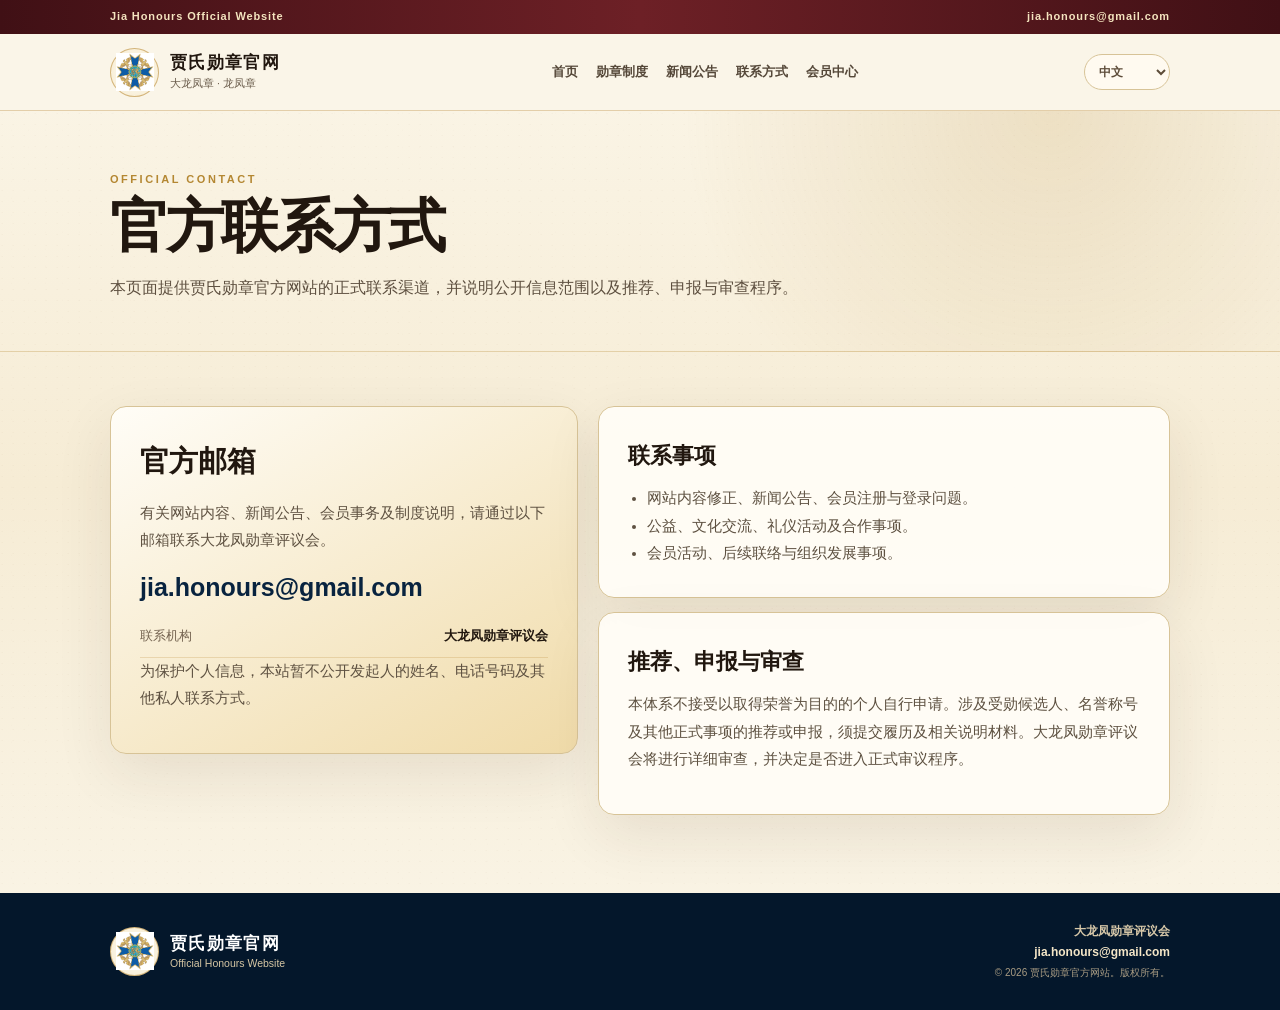
==== contact.html @ c6ba980d "Add files via upload" ====
<!doctype html><html lang="zh-CN"><head><meta charset="utf-8"><meta name="viewport" content="width=device-width,initial-scale=1"><meta name="description" content="贾氏勋章官方网站的官方联系渠道、公开信息范围以及推荐与审查说明。"><meta name="theme-color" content="#08233f"><link rel="icon" href="assets/logo.png" type="image/png"><title>官方联系｜贾氏勋章官方网站</title><style>
.mobile-nav.open{display:none!important}
@media(max-width:1080px){.navlinks{display:none!important}.menu-btn{display:block!important}.lang,.menu-btn{min-height:44px}.mobile-nav.open{display:block!important}.grid,.footer-grid{grid-template-columns:1fr!important}.footer-meta{text-align:left!important}}
@media(max-width:680px){.lang,.menu-btn{min-height:44px}.mobile-nav a{min-height:44px}.brand-title{overflow:hidden;text-overflow:ellipsis;max-width:100%}#menuBtn{width:44px;min-width:44px;padding:0!important;font-size:0!important}#menuBtn:before{content:"☰";font-size:18px}#menuBtn[aria-expanded="true"]:before{content:"×";font-size:22px}}
:root{--ivory:#f7f0df;--paper:#fffdf7;--paper-deep:#efe0be;--ink:#21170f;--muted:#6d5f4e;--navy:#08233f;--navy-deep:#04172b;--wine:#6d2026;--gold:#b48732;--line:#d7c397;--shadow:0 20px 58px rgba(54,36,14,.09);--serif:ui-serif,"Songti SC","Noto Serif CJK SC","Source Han Serif SC","SimSun",Georgia,serif;--sans:-apple-system,BlinkMacSystemFont,"Segoe UI","Noto Sans CJK SC","Noto Sans SC","Noto Sans JP","PingFang SC",Arial,sans-serif}*{box-sizing:border-box}::selection{background:rgba(180,135,50,.26);color:var(--ink)}html{scroll-behavior:smooth}body{margin:0;color:var(--ink);font-family:var(--serif);line-height:1.78;background:linear-gradient(180deg,#fbf6e9,#f6ecd5 48%,#faf5e8)}body:before{content:"";position:fixed;inset:0;z-index:-1;pointer-events:none;opacity:.2;background-image:radial-gradient(circle at 20% 30%,rgba(91,57,22,.13) 0 .65px,transparent .8px),radial-gradient(circle at 70% 65%,rgba(91,57,22,.09) 0 .55px,transparent .75px);background-size:11px 11px,17px 17px}html[lang="ja"] body{font-family:"Yu Mincho","Hiragino Mincho ProN","Noto Serif JP",var(--serif)}html[lang="en"] body{font-family:Georgia,"Times New Roman",serif}html[lang="en"] p{hyphens:auto}a{color:inherit;text-decoration:none}img{max-width:100%;display:block}h1,h2,h3{text-wrap:balance}.wrap{width:min(1060px,calc(100% - 44px));margin:0 auto}.bar{background:linear-gradient(90deg,#401015,#6d2026,#401015);color:#f4e4bf;font:600 11px/1.4 var(--sans);letter-spacing:.08em}.bar .wrap{min-height:34px;display:flex;align-items:center;justify-content:space-between;gap:20px}.header{position:sticky;top:0;z-index:50;background:rgba(250,245,232,.95);border-bottom:1px solid rgba(183,135,50,.35);backdrop-filter:blur(16px)}.nav{min-height:76px;display:flex;align-items:center;justify-content:space-between;gap:18px}.brand{display:flex;align-items:center;gap:11px;min-width:215px}.mark{width:49px;height:49px;flex:0 0 auto;border:1px solid rgba(180,132,45,.55);border-radius:50%;background:radial-gradient(circle,#fff,#f6e9c9);display:grid;place-items:center}.mark img{width:38px;height:38px;object-fit:contain}.brand-title{display:block;font-size:17px;font-weight:800;letter-spacing:.08em;line-height:1.2}.brand-sub{display:block;margin-top:3px;color:var(--muted);font:500 10.5px var(--sans)}.navlinks{display:flex;align-items:center;gap:18px;font:650 13px var(--sans);color:#554839}.navlinks a{position:relative;padding:11px 0}.navlinks a:after{content:"";position:absolute;left:50%;right:50%;bottom:4px;height:1px;background:var(--gold);transition:.2s}.navlinks a:hover:after,.navlinks a:focus-visible:after{left:0;right:0}.header-actions{display:flex;align-items:center;gap:7px}.lang,.menu-btn{border:1px solid var(--line);border-radius:999px;background:#fffaf0;padding:9px 10px;color:#5d4c39;font:700 12px var(--sans)}.menu-btn{display:none;cursor:pointer}.mobile-nav{display:none;border-top:1px solid rgba(183,135,50,.3);background:#fbf4e5;padding:12px 14px 16px}.mobile-nav.open{display:block}.mobile-nav-grid{display:grid;grid-template-columns:1fr 1fr;gap:8px}.mobile-nav a{border:1px solid rgba(183,135,50,.3);border-radius:10px;background:#fffaf0;padding:10px;text-align:center;font:700 12px var(--sans)}a:focus-visible,button:focus-visible,select:focus-visible{outline:3px solid rgba(180,135,50,.28);outline-offset:3px}.hero{padding:62px 0 48px;border-bottom:1px solid rgba(183,135,50,.3);background:radial-gradient(circle at 82% 0%,rgba(180,135,50,.18),transparent 34%)}.kicker{color:var(--gold);font:850 11px var(--sans);letter-spacing:.23em;text-transform:uppercase}.hero h1{margin:11px 0 14px;font-size:clamp(42px,5vw,58px);line-height:1.08;letter-spacing:-.04em}.hero p{max-width:800px;margin:0;color:#5e5040;font:400 16px/1.9 var(--sans)}.content{padding:54px 0 78px}.grid{display:grid;grid-template-columns:.9fr 1.1fr;gap:20px;align-items:start}.card{border:1px solid var(--line);border-radius:16px;background:rgba(255,253,247,.93);padding:29px;box-shadow:var(--shadow);transition:transform .22s,border-color .22s,box-shadow .22s}.card:hover{transform:translateY(-2px);border-color:rgba(180,135,50,.55);box-shadow:0 24px 64px rgba(54,36,14,.11)}.card+.card{margin-top:14px}.card.accent{background:linear-gradient(150deg,#fffdf7,#f0dba9)}.card h2{margin:0 0 12px;font-size:29px}.card h3{margin:0 0 10px;font-size:22px}.card p,.card li{color:#5e5141;font:400 14.5px/1.9 var(--sans)}.card p{margin:0 0 11px}.card ul{margin:0;padding-left:1.2em}.email{display:inline-block;margin:7px 0 13px;color:var(--navy);font:800 clamp(18px,3vw,25px) var(--sans);word-break:break-all}.detail-row{display:flex;justify-content:space-between;gap:18px;padding:12px 0;border-bottom:1px solid rgba(183,135,50,.24);font:500 13px var(--sans)}.detail-row span{color:#756451}.detail-row b{text-align:right}.updated{display:inline-flex;margin-top:14px;border:1px solid rgba(180,135,50,.3);border-radius:999px;background:#fff7e6;color:#6d511f;padding:6px 10px;font:700 11.5px var(--sans)}.footer{background:var(--navy-deep);color:#f4e6c7;padding:28px 0}.footer-grid{display:grid;grid-template-columns:1fr auto;gap:24px;align-items:center}.footer .brand-title{color:#fff}.footer .brand-sub{color:#d7c7a4}.footer-meta{text-align:right;color:#d6c7a8;font:500 12px/1.8 var(--sans)}.footer-meta a{font-weight:700;color:#f4e6c7}.footer-meta small{display:block;color:#a99c83}@media(max-width:900px){.navlinks{display:none}.menu-btn{display:block}.grid{grid-template-columns:1fr}.footer-grid{grid-template-columns:1fr}.footer-meta{text-align:left}}@media(max-width:680px){.wrap{width:min(100% - 28px,1060px)}.bar .wrap{min-height:30px;justify-content:center}.bar span:first-child{display:none}.nav{min-height:66px;gap:7px}.brand{min-width:0;flex:1;gap:8px}.mark{width:41px;height:41px}.mark img{width:32px;height:32px}.brand-title{font-size:13px;letter-spacing:.03em;white-space:nowrap}.brand-sub{display:none}.header-actions{gap:5px}.lang{max-width:80px;padding:7px 5px;font-size:10.5px}.menu-btn{padding:8px 10px;font-size:11px}.hero{padding:40px 0 33px}.hero h1{font-size:38px}.hero p{font-size:14.5px}.content{padding:34px 0 56px}.card{padding:21px;border-radius:14px}.detail-row{align-items:flex-start}.detail-row b{max-width:62%}}@media(prefers-reduced-motion:reduce){html{scroll-behavior:auto}*,*:before,*:after{transition:none!important}}
</style></head><body><div class="bar"><div class="wrap"><span>Jia Honours Official Website</span><span>jia.honours@gmail.com</span></div></div><header class="header"><div class="wrap nav"><a class="brand" href="index.html#top"><span class="mark"><img src="assets/logo.png" alt=""></span><span><span class="brand-title" data-i18n="brandTitle"></span><span class="brand-sub" data-i18n="brandSub"></span></span></a><nav class="navlinks"><a href="index.html#top" data-i18n="navHome"></a><a href="index.html#honours" data-i18n="navHonours"></a><a href="index.html#news" data-i18n="navNews"></a><a href="contact.html" data-i18n="navContact"></a><a href="member.html" data-i18n="navMember"></a></nav><div class="header-actions"><select class="lang" id="langSelect" onchange="setLanguage(this.value)" aria-label="Language"><option value="zh">中文</option><option value="ja">日本語</option><option value="en">English</option></select><button class="menu-btn" id="menuBtn" type="button" onclick="toggleMobileNav()" aria-expanded="false" data-i18n="menu"></button></div></div><div class="mobile-nav" id="mobileNav"><div class="mobile-nav-grid wrap"><a href="index.html#top" data-i18n="navHome"></a><a href="index.html#honours" data-i18n="navHonours"></a><a href="index.html#news" data-i18n="navNews"></a><a href="contact.html" data-i18n="navContact"></a><a href="member.html" data-i18n="navMember"></a></div></div></header><main><section class="hero"><div class="wrap"><div class="kicker" data-i18n="heroKicker"></div><h1 data-i18n="heroTitle"></h1><p data-i18n="heroLead"></p></div></section><section class="content"><div class="wrap"><div class="grid"><article class="card accent"><h2 data-i18n="emailTitle"></h2><p data-i18n="emailLead"></p><a class="email" href="mailto:jia.honours@gmail.com">jia.honours@gmail.com</a><div class="detail-row"><span data-i18n="officeLabel"></span><b data-i18n="office"></b></div><p data-i18n="emailNote"></p></article><div><article class="card"><h3 data-i18n="scopeTitle"></h3><ul><li data-i18n="scope1"></li><li data-i18n="scope2"></li><li data-i18n="scope3"></li></ul></article><article class="card"><h3 data-i18n="reviewTitle"></h3><p data-i18n="reviewText"></p></article></div></div></div></section></main><footer class="footer"><div class="wrap footer-grid"><a class="brand" href="index.html#top"><span class="mark"><img src="assets/logo.png" alt=""></span><span><span class="brand-title" data-i18n="brandTitle"></span><span class="brand-sub">Official Honours Website</span></span></a><div class="footer-meta"><strong data-i18n="footerOffice"></strong><br><a href="mailto:jia.honours@gmail.com">jia.honours@gmail.com</a><small data-i18n="footerCopyright"></small></div></div></footer><script>const I18N={"zh": {"brandTitle": "贾氏勋章官网", "brandSub": "大龙凤章 · 龙凤章", "navHome": "首页", "navHonours": "勋章制度", "navNews": "新闻公告", "navContact": "联系方式", "navMember": "会员中心", "footerOffice": "大龙凤勋章评议会", "footerCopyright": "© 2026 贾氏勋章官方网站。版权所有。", "menu": "菜单", "closeMenu": "关闭菜单", "pageTitle": "官方联系方式｜贾氏勋章官方网站", "heroKicker": "Official Contact", "heroTitle": "官方联系方式", "heroLead": "本页面提供贾氏勋章官方网站的正式联系渠道，并说明公开信息范围以及推荐、申报与审查程序。", "emailTitle": "官方邮箱", "emailLead": "有关网站内容、新闻公告、会员事务及制度说明，请通过以下邮箱联系大龙凤勋章评议会。", "emailNote": "为保护个人信息，本站暂不公开发起人的姓名、电话号码及其他私人联系方式。", "officeLabel": "联系机构", "office": "大龙凤勋章评议会", "scopeTitle": "联系事项", "scope1": "网站内容修正、新闻公告、会员注册与登录问题。", "scope2": "公益、文化交流、礼仪活动及合作事项。", "scope3": "会员活动、后续联络与组织发展事项。", "reviewTitle": "推荐、申报与审查", "reviewText": "本体系不接受以取得荣誉为目的的个人自行申请。涉及受勋候选人、名誉称号及其他正式事项的推荐或申报，须提交履历及相关说明材料。大龙凤勋章评议会将进行详细审查，并决定是否进入正式审议程序。"}, "ja": {"brandTitle": "賈氏勲章公式サイト", "brandSub": "大龍鳳章・龍鳳章", "navHome": "トップ", "navHonours": "勲章制度", "navNews": "ニュース・お知らせ", "navContact": "お問い合わせ", "navMember": "会員ページ", "footerOffice": "大龍鳳章評議会", "footerCopyright": "© 2026 賈氏勲章公式サイト. All rights reserved.", "menu": "メニュー", "closeMenu": "メニューを閉じる", "pageTitle": "お問い合わせ｜賈氏勲章公式サイト", "heroKicker": "Official Contact", "heroTitle": "お問い合わせ", "heroLead": "賈氏勲章公式サイトの公式連絡先、公開情報の範囲、推薦・申出と審査の手続をご案内します。", "emailTitle": "公式メール", "emailLead": "サイトの内容、ニュース、会員に関する事項、制度の説明については、下記メールアドレスから大龍鳳章評議会へお問い合わせください。", "emailNote": "私的情報の保護のため、発起人の氏名、電話番号、その他の個人的な連絡先は公開していません。", "officeLabel": "連絡窓口", "office": "大龍鳳章評議会", "scopeTitle": "お問い合わせの内容", "scope1": "サイト内容の修正、ニュース・お知らせ、会員登録・ログインに関する事項。", "scope2": "公益活動、文化交流、儀礼行事、協力に関する事項。", "scope3": "会員活動、今後の連絡、組織運営に関する事項。", "reviewTitle": "推薦・申出と審査", "reviewText": "栄誉の取得のみを目的とする本人からの申請は受け付けていません。授与候補者、名誉称号その他の正式な事項に関する推薦または申出には、略歴書および関係資料の提出が必要です。大龍鳳章評議会が内容を詳しく審査し、正式な審議に付すかどうかを決定します。"}, "en": {"brandTitle": "Jia Honours", "brandSub": "Order of the Great Dragon and Phoenix · Dragon and Phoenix Medal", "navHome": "Home", "navHonours": "Honours", "navNews": "News & Notices", "navContact": "Official Contact", "navMember": "Member Area", "footerOffice": "Council of the Order of the Great Dragon and Phoenix", "footerCopyright": "© 2026 Jia Honours Official Website. All rights reserved.", "menu": "Menu", "closeMenu": "Close menu", "pageTitle": "Official Contact | Jia Honours", "heroKicker": "Official Contact", "heroTitle": "Official Contact", "heroLead": "This page provides the official contact channel and explains the scope of public information and the procedures for nominations, submissions and review.", "emailTitle": "Official Email", "emailLead": "Questions concerning the website, official notices, membership or the honours system may be directed to the Council through the email address below.", "emailNote": "To protect private information, the founder’s name, telephone number and other personal contact details are not published.", "officeLabel": "Contact Office", "office": "Council of the Order of the Great Dragon and Phoenix", "scopeTitle": "Scope of Contact", "scope1": "Website corrections, news and notices, registration and login issues.", "scope2": "Public-service activities, cultural exchange, ceremonial events and cooperation.", "scope3": "Member activities, future communications and organisational development.", "reviewTitle": "Nominations, Submissions and Review", "reviewText": "Self-applications made solely for the purpose of obtaining an honour are not accepted. Formal nominations or submissions concerning prospective recipients, honorary titles or related matters must include a curriculum vitae and supporting information. The Council will conduct a detailed review and determine whether the matter should proceed to formal consideration."}};let CURRENT_LANG='zh';function setLanguage(lang){CURRENT_LANG=I18N[lang]?lang:'zh';const pack=I18N[CURRENT_LANG];document.documentElement.lang=CURRENT_LANG==='zh'?'zh-CN':CURRENT_LANG;document.title=pack.pageTitle;const descriptions={"zh":"贾氏勋章官方网站的官方联系渠道、公开信息范围以及推荐与审查说明。","ja":"賈氏勲章公式サイトの公式連絡先、公開情報の範囲、推薦・申出と審査の手続をご案内します。","en":"Official contact details for Jia Honours, including the scope of public information and procedures for nominations, submissions and review."};const meta=document.querySelector('meta[name="description"]');if(meta)meta.setAttribute('content',descriptions[CURRENT_LANG]||descriptions.zh);document.querySelectorAll('[data-i18n]').forEach(el=>{const key=el.dataset.i18n;if(pack[key])el.textContent=pack[key];});document.getElementById('langSelect').value=CURRENT_LANG;try{localStorage.setItem('jia_site_lang',CURRENT_LANG);}catch(e){}const btn=document.getElementById('menuBtn');if(btn&&!document.getElementById('mobileNav').classList.contains('open'))btn.textContent=pack.menu;}function toggleMobileNav(force){const panel=document.getElementById('mobileNav');const btn=document.getElementById('menuBtn');const open=typeof force==='boolean'?force:!panel.classList.contains('open');panel.classList.toggle('open',open);btn.setAttribute('aria-expanded',String(open));btn.textContent=open?I18N[CURRENT_LANG].closeMenu:I18N[CURRENT_LANG].menu;}document.querySelectorAll('#mobileNav a').forEach(a=>a.addEventListener('click',()=>toggleMobileNav(false)));window.addEventListener('resize',()=>{if(window.innerWidth>1080)toggleMobileNav(false);});let initial='zh';try{initial=localStorage.getItem('jia_site_lang')||'zh';}catch(e){}setLanguage(initial);</script></body></html>
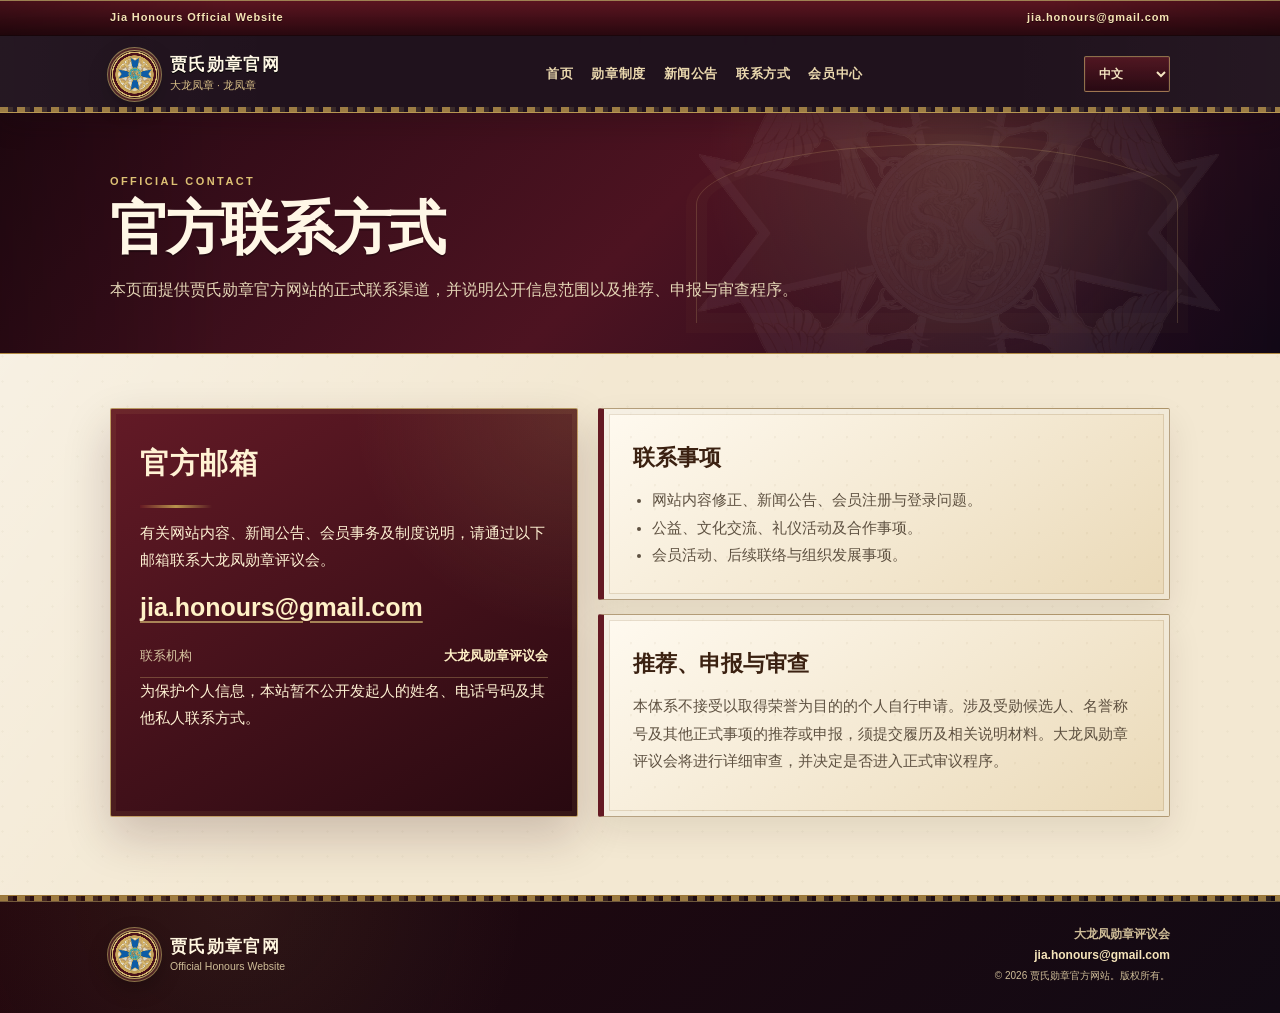
==== commit 75bda23c: "Add files via upload" ====
--- a/contact.html
+++ b/contact.html
@@ -1,6 +1,6 @@
-<!doctype html><html lang="zh-CN"><head><meta charset="utf-8"><meta name="viewport" content="width=device-width,initial-scale=1"><meta name="description" content="贾氏勋章官方网站的官方联系渠道、公开信息范围以及推荐与审查说明。"><meta name="theme-color" content="#08233f"><link rel="icon" href="assets/logo.png" type="image/png"><title>官方联系｜贾氏勋章官方网站</title><style>
+<!doctype html><html lang="zh-CN"><head><meta charset="utf-8"><meta name="viewport" content="width=device-width,initial-scale=1"><meta name="description" content="贾氏勋章官方网站的官方联系渠道、公开信息范围以及推荐与审查说明。"><meta name="theme-color" content="#2b0910"><link rel="icon" href="assets/logo.png" type="image/png"><title>官方联系｜贾氏勋章官方网站</title><style>
 .mobile-nav.open{display:none!important}
 @media(max-width:1080px){.navlinks{display:none!important}.menu-btn{display:block!important}.lang,.menu-btn{min-height:44px}.mobile-nav.open{display:block!important}.grid,.footer-grid{grid-template-columns:1fr!important}.footer-meta{text-align:left!important}}
 @media(max-width:680px){.lang,.menu-btn{min-height:44px}.mobile-nav a{min-height:44px}.brand-title{overflow:hidden;text-overflow:ellipsis;max-width:100%}#menuBtn{width:44px;min-width:44px;padding:0!important;font-size:0!important}#menuBtn:before{content:"☰";font-size:18px}#menuBtn[aria-expanded="true"]:before{content:"×";font-size:22px}}
 :root{--ivory:#f7f0df;--paper:#fffdf7;--paper-deep:#efe0be;--ink:#21170f;--muted:#6d5f4e;--navy:#08233f;--navy-deep:#04172b;--wine:#6d2026;--gold:#b48732;--line:#d7c397;--shadow:0 20px 58px rgba(54,36,14,.09);--serif:ui-serif,"Songti SC","Noto Serif CJK SC","Source Han Serif SC","SimSun",Georgia,serif;--sans:-apple-system,BlinkMacSystemFont,"Segoe UI","Noto Sans CJK SC","Noto Sans SC","Noto Sans JP","PingFang SC",Arial,sans-serif}*{box-sizing:border-box}::selection{background:rgba(180,135,50,.26);color:var(--ink)}html{scroll-behavior:smooth}body{margin:0;color:var(--ink);font-family:var(--serif);line-height:1.78;background:linear-gradient(180deg,#fbf6e9,#f6ecd5 48%,#faf5e8)}body:before{content:"";position:fixed;inset:0;z-index:-1;pointer-events:none;opacity:.2;background-image:radial-gradient(circle at 20% 30%,rgba(91,57,22,.13) 0 .65px,transparent .8px),radial-gradient(circle at 70% 65%,rgba(91,57,22,.09) 0 .55px,transparent .75px);background-size:11px 11px,17px 17px}html[lang="ja"] body{font-family:"Yu Mincho","Hiragino Mincho ProN","Noto Serif JP",var(--serif)}html[lang="en"] body{font-family:Georgia,"Times New Roman",serif}html[lang="en"] p{hyphens:auto}a{color:inherit;text-decoration:none}img{max-width:100%;display:block}h1,h2,h3{text-wrap:balance}.wrap{width:min(1060px,calc(100% - 44px));margin:0 auto}.bar{background:linear-gradient(90deg,#401015,#6d2026,#401015);color:#f4e4bf;font:600 11px/1.4 var(--sans);letter-spacing:.08em}.bar .wrap{min-height:34px;display:flex;align-items:center;justify-content:space-between;gap:20px}.header{position:sticky;top:0;z-index:50;background:rgba(250,245,232,.95);border-bottom:1px solid rgba(183,135,50,.35);backdrop-filter:blur(16px)}.nav{min-height:76px;display:flex;align-items:center;justify-content:space-between;gap:18px}.brand{display:flex;align-items:center;gap:11px;min-width:215px}.mark{width:49px;height:49px;flex:0 0 auto;border:1px solid rgba(180,132,45,.55);border-radius:50%;background:radial-gradient(circle,#fff,#f6e9c9);display:grid;place-items:center}.mark img{width:38px;height:38px;object-fit:contain}.brand-title{display:block;font-size:17px;font-weight:800;letter-spacing:.08em;line-height:1.2}.brand-sub{display:block;margin-top:3px;color:var(--muted);font:500 10.5px var(--sans)}.navlinks{display:flex;align-items:center;gap:18px;font:650 13px var(--sans);color:#554839}.navlinks a{position:relative;padding:11px 0}.navlinks a:after{content:"";position:absolute;left:50%;right:50%;bottom:4px;height:1px;background:var(--gold);transition:.2s}.navlinks a:hover:after,.navlinks a:focus-visible:after{left:0;right:0}.header-actions{display:flex;align-items:center;gap:7px}.lang,.menu-btn{border:1px solid var(--line);border-radius:999px;background:#fffaf0;padding:9px 10px;color:#5d4c39;font:700 12px var(--sans)}.menu-btn{display:none;cursor:pointer}.mobile-nav{display:none;border-top:1px solid rgba(183,135,50,.3);background:#fbf4e5;padding:12px 14px 16px}.mobile-nav.open{display:block}.mobile-nav-grid{display:grid;grid-template-columns:1fr 1fr;gap:8px}.mobile-nav a{border:1px solid rgba(183,135,50,.3);border-radius:10px;background:#fffaf0;padding:10px;text-align:center;font:700 12px var(--sans)}a:focus-visible,button:focus-visible,select:focus-visible{outline:3px solid rgba(180,135,50,.28);outline-offset:3px}.hero{padding:62px 0 48px;border-bottom:1px solid rgba(183,135,50,.3);background:radial-gradient(circle at 82% 0%,rgba(180,135,50,.18),transparent 34%)}.kicker{color:var(--gold);font:850 11px var(--sans);letter-spacing:.23em;text-transform:uppercase}.hero h1{margin:11px 0 14px;font-size:clamp(42px,5vw,58px);line-height:1.08;letter-spacing:-.04em}.hero p{max-width:800px;margin:0;color:#5e5040;font:400 16px/1.9 var(--sans)}.content{padding:54px 0 78px}.grid{display:grid;grid-template-columns:.9fr 1.1fr;gap:20px;align-items:start}.card{border:1px solid var(--line);border-radius:16px;background:rgba(255,253,247,.93);padding:29px;box-shadow:var(--shadow);transition:transform .22s,border-color .22s,box-shadow .22s}.card:hover{transform:translateY(-2px);border-color:rgba(180,135,50,.55);box-shadow:0 24px 64px rgba(54,36,14,.11)}.card+.card{margin-top:14px}.card.accent{background:linear-gradient(150deg,#fffdf7,#f0dba9)}.card h2{margin:0 0 12px;font-size:29px}.card h3{margin:0 0 10px;font-size:22px}.card p,.card li{color:#5e5141;font:400 14.5px/1.9 var(--sans)}.card p{margin:0 0 11px}.card ul{margin:0;padding-left:1.2em}.email{display:inline-block;margin:7px 0 13px;color:var(--navy);font:800 clamp(18px,3vw,25px) var(--sans);word-break:break-all}.detail-row{display:flex;justify-content:space-between;gap:18px;padding:12px 0;border-bottom:1px solid rgba(183,135,50,.24);font:500 13px var(--sans)}.detail-row span{color:#756451}.detail-row b{text-align:right}.updated{display:inline-flex;margin-top:14px;border:1px solid rgba(180,135,50,.3);border-radius:999px;background:#fff7e6;color:#6d511f;padding:6px 10px;font:700 11.5px var(--sans)}.footer{background:var(--navy-deep);color:#f4e6c7;padding:28px 0}.footer-grid{display:grid;grid-template-columns:1fr auto;gap:24px;align-items:center}.footer .brand-title{color:#fff}.footer .brand-sub{color:#d7c7a4}.footer-meta{text-align:right;color:#d6c7a8;font:500 12px/1.8 var(--sans)}.footer-meta a{font-weight:700;color:#f4e6c7}.footer-meta small{display:block;color:#a99c83}@media(max-width:900px){.navlinks{display:none}.menu-btn{display:block}.grid{grid-template-columns:1fr}.footer-grid{grid-template-columns:1fr}.footer-meta{text-align:left}}@media(max-width:680px){.wrap{width:min(100% - 28px,1060px)}.bar .wrap{min-height:30px;justify-content:center}.bar span:first-child{display:none}.nav{min-height:66px;gap:7px}.brand{min-width:0;flex:1;gap:8px}.mark{width:41px;height:41px}.mark img{width:32px;height:32px}.brand-title{font-size:13px;letter-spacing:.03em;white-space:nowrap}.brand-sub{display:none}.header-actions{gap:5px}.lang{max-width:80px;padding:7px 5px;font-size:10.5px}.menu-btn{padding:8px 10px;font-size:11px}.hero{padding:40px 0 33px}.hero h1{font-size:38px}.hero p{font-size:14.5px}.content{padding:34px 0 56px}.card{padding:21px;border-radius:14px}.detail-row{align-items:flex-start}.detail-row b{max-width:62%}}@media(prefers-reduced-motion:reduce){html{scroll-behavior:auto}*,*:before,*:after{transition:none!important}}
-</style></head><body><div class="bar"><div class="wrap"><span>Jia Honours Official Website</span><span>jia.honours@gmail.com</span></div></div><header class="header"><div class="wrap nav"><a class="brand" href="index.html#top"><span class="mark"><img src="assets/logo.png" alt=""></span><span><span class="brand-title" data-i18n="brandTitle"></span><span class="brand-sub" data-i18n="brandSub"></span></span></a><nav class="navlinks"><a href="index.html#top" data-i18n="navHome"></a><a href="index.html#honours" data-i18n="navHonours"></a><a href="index.html#news" data-i18n="navNews"></a><a href="contact.html" data-i18n="navContact"></a><a href="member.html" data-i18n="navMember"></a></nav><div class="header-actions"><select class="lang" id="langSelect" onchange="setLanguage(this.value)" aria-label="Language"><option value="zh">中文</option><option value="ja">日本語</option><option value="en">English</option></select><button class="menu-btn" id="menuBtn" type="button" onclick="toggleMobileNav()" aria-expanded="false" data-i18n="menu"></button></div></div><div class="mobile-nav" id="mobileNav"><div class="mobile-nav-grid wrap"><a href="index.html#top" data-i18n="navHome"></a><a href="index.html#honours" data-i18n="navHonours"></a><a href="index.html#news" data-i18n="navNews"></a><a href="contact.html" data-i18n="navContact"></a><a href="member.html" data-i18n="navMember"></a></div></div></header><main><section class="hero"><div class="wrap"><div class="kicker" data-i18n="heroKicker"></div><h1 data-i18n="heroTitle"></h1><p data-i18n="heroLead"></p></div></section><section class="content"><div class="wrap"><div class="grid"><article class="card accent"><h2 data-i18n="emailTitle"></h2><p data-i18n="emailLead"></p><a class="email" href="mailto:jia.honours@gmail.com">jia.honours@gmail.com</a><div class="detail-row"><span data-i18n="officeLabel"></span><b data-i18n="office"></b></div><p data-i18n="emailNote"></p></article><div><article class="card"><h3 data-i18n="scopeTitle"></h3><ul><li data-i18n="scope1"></li><li data-i18n="scope2"></li><li data-i18n="scope3"></li></ul></article><article class="card"><h3 data-i18n="reviewTitle"></h3><p data-i18n="reviewText"></p></article></div></div></div></section></main><footer class="footer"><div class="wrap footer-grid"><a class="brand" href="index.html#top"><span class="mark"><img src="assets/logo.png" alt=""></span><span><span class="brand-title" data-i18n="brandTitle"></span><span class="brand-sub">Official Honours Website</span></span></a><div class="footer-meta"><strong data-i18n="footerOffice"></strong><br><a href="mailto:jia.honours@gmail.com">jia.honours@gmail.com</a><small data-i18n="footerCopyright"></small></div></div></footer><script>const I18N={"zh": {"brandTitle": "贾氏勋章官网", "brandSub": "大龙凤章 · 龙凤章", "navHome": "首页", "navHonours": "勋章制度", "navNews": "新闻公告", "navContact": "联系方式", "navMember": "会员中心", "footerOffice": "大龙凤勋章评议会", "footerCopyright": "© 2026 贾氏勋章官方网站。版权所有。", "menu": "菜单", "closeMenu": "关闭菜单", "pageTitle": "官方联系方式｜贾氏勋章官方网站", "heroKicker": "Official Contact", "heroTitle": "官方联系方式", "heroLead": "本页面提供贾氏勋章官方网站的正式联系渠道，并说明公开信息范围以及推荐、申报与审查程序。", "emailTitle": "官方邮箱", "emailLead": "有关网站内容、新闻公告、会员事务及制度说明，请通过以下邮箱联系大龙凤勋章评议会。", "emailNote": "为保护个人信息，本站暂不公开发起人的姓名、电话号码及其他私人联系方式。", "officeLabel": "联系机构", "office": "大龙凤勋章评议会", "scopeTitle": "联系事项", "scope1": "网站内容修正、新闻公告、会员注册与登录问题。", "scope2": "公益、文化交流、礼仪活动及合作事项。", "scope3": "会员活动、后续联络与组织发展事项。", "reviewTitle": "推荐、申报与审查", "reviewText": "本体系不接受以取得荣誉为目的的个人自行申请。涉及受勋候选人、名誉称号及其他正式事项的推荐或申报，须提交履历及相关说明材料。大龙凤勋章评议会将进行详细审查，并决定是否进入正式审议程序。"}, "ja": {"brandTitle": "賈氏勲章公式サイト", "brandSub": "大龍鳳章・龍鳳章", "navHome": "トップ", "navHonours": "勲章制度", "navNews": "ニュース・お知らせ", "navContact": "お問い合わせ", "navMember": "会員ページ", "footerOffice": "大龍鳳章評議会", "footerCopyright": "© 2026 賈氏勲章公式サイト. All rights reserved.", "menu": "メニュー", "closeMenu": "メニューを閉じる", "pageTitle": "お問い合わせ｜賈氏勲章公式サイト", "heroKicker": "Official Contact", "heroTitle": "お問い合わせ", "heroLead": "賈氏勲章公式サイトの公式連絡先、公開情報の範囲、推薦・申出と審査の手続をご案内します。", "emailTitle": "公式メール", "emailLead": "サイトの内容、ニュース、会員に関する事項、制度の説明については、下記メールアドレスから大龍鳳章評議会へお問い合わせください。", "emailNote": "私的情報の保護のため、発起人の氏名、電話番号、その他の個人的な連絡先は公開していません。", "officeLabel": "連絡窓口", "office": "大龍鳳章評議会", "scopeTitle": "お問い合わせの内容", "scope1": "サイト内容の修正、ニュース・お知らせ、会員登録・ログインに関する事項。", "scope2": "公益活動、文化交流、儀礼行事、協力に関する事項。", "scope3": "会員活動、今後の連絡、組織運営に関する事項。", "reviewTitle": "推薦・申出と審査", "reviewText": "栄誉の取得のみを目的とする本人からの申請は受け付けていません。授与候補者、名誉称号その他の正式な事項に関する推薦または申出には、略歴書および関係資料の提出が必要です。大龍鳳章評議会が内容を詳しく審査し、正式な審議に付すかどうかを決定します。"}, "en": {"brandTitle": "Jia Honours", "brandSub": "Order of the Great Dragon and Phoenix · Dragon and Phoenix Medal", "navHome": "Home", "navHonours": "Honours", "navNews": "News & Notices", "navContact": "Official Contact", "navMember": "Member Area", "footerOffice": "Council of the Order of the Great Dragon and Phoenix", "footerCopyright": "© 2026 Jia Honours Official Website. All rights reserved.", "menu": "Menu", "closeMenu": "Close menu", "pageTitle": "Official Contact | Jia Honours", "heroKicker": "Official Contact", "heroTitle": "Official Contact", "heroLead": "This page provides the official contact channel and explains the scope of public information and the procedures for nominations, submissions and review.", "emailTitle": "Official Email", "emailLead": "Questions concerning the website, official notices, membership or the honours system may be directed to the Council through the email address below.", "emailNote": "To protect private information, the founder’s name, telephone number and other personal contact details are not published.", "officeLabel": "Contact Office", "office": "Council of the Order of the Great Dragon and Phoenix", "scopeTitle": "Scope of Contact", "scope1": "Website corrections, news and notices, registration and login issues.", "scope2": "Public-service activities, cultural exchange, ceremonial events and cooperation.", "scope3": "Member activities, future communications and organisational development.", "reviewTitle": "Nominations, Submissions and Review", "reviewText": "Self-applications made solely for the purpose of obtaining an honour are not accepted. Formal nominations or submissions concerning prospective recipients, honorary titles or related matters must include a curriculum vitae and supporting information. The Council will conduct a detailed review and determine whether the matter should proceed to formal consideration."}};let CURRENT_LANG='zh';function setLanguage(lang){CURRENT_LANG=I18N[lang]?lang:'zh';const pack=I18N[CURRENT_LANG];document.documentElement.lang=CURRENT_LANG==='zh'?'zh-CN':CURRENT_LANG;document.title=pack.pageTitle;const descriptions={"zh":"贾氏勋章官方网站的官方联系渠道、公开信息范围以及推荐与审查说明。","ja":"賈氏勲章公式サイトの公式連絡先、公開情報の範囲、推薦・申出と審査の手続をご案内します。","en":"Official contact details for Jia Honours, including the scope of public information and procedures for nominations, submissions and review."};const meta=document.querySelector('meta[name="description"]');if(meta)meta.setAttribute('content',descriptions[CURRENT_LANG]||descriptions.zh);document.querySelectorAll('[data-i18n]').forEach(el=>{const key=el.dataset.i18n;if(pack[key])el.textContent=pack[key];});document.getElementById('langSelect').value=CURRENT_LANG;try{localStorage.setItem('jia_site_lang',CURRENT_LANG);}catch(e){}const btn=document.getElementById('menuBtn');if(btn&&!document.getElementById('mobileNav').classList.contains('open'))btn.textContent=pack.menu;}function toggleMobileNav(force){const panel=document.getElementById('mobileNav');const btn=document.getElementById('menuBtn');const open=typeof force==='boolean'?force:!panel.classList.contains('open');panel.classList.toggle('open',open);btn.setAttribute('aria-expanded',String(open));btn.textContent=open?I18N[CURRENT_LANG].closeMenu:I18N[CURRENT_LANG].menu;}document.querySelectorAll('#mobileNav a').forEach(a=>a.addEventListener('click',()=>toggleMobileNav(false)));window.addEventListener('resize',()=>{if(window.innerWidth>1080)toggleMobileNav(false);});let initial='zh';try{initial=localStorage.getItem('jia_site_lang')||'zh';}catch(e){}setLanguage(initial);</script></body></html>
+</style><link rel="stylesheet" href="assets/roman-imperial.css?v=58"></head><body><div class="bar"><div class="wrap"><span>Jia Honours Official Website</span><span>jia.honours@gmail.com</span></div></div><header class="header"><div class="wrap nav"><a class="brand" href="index.html#top"><span class="mark"><img src="assets/logo.png" alt=""></span><span><span class="brand-title" data-i18n="brandTitle"></span><span class="brand-sub" data-i18n="brandSub"></span></span></a><nav class="navlinks"><a href="index.html#top" data-i18n="navHome"></a><a href="index.html#honours" data-i18n="navHonours"></a><a href="index.html#news" data-i18n="navNews"></a><a href="contact.html" data-i18n="navContact"></a><a href="member.html" data-i18n="navMember"></a></nav><div class="header-actions"><select class="lang" id="langSelect" onchange="setLanguage(this.value)" aria-label="Language"><option value="zh">中文</option><option value="ja">日本語</option><option value="en">English</option></select><button class="menu-btn" id="menuBtn" type="button" onclick="toggleMobileNav()" aria-expanded="false" data-i18n="menu"></button></div></div><div class="mobile-nav" id="mobileNav"><div class="mobile-nav-grid wrap"><a href="index.html#top" data-i18n="navHome"></a><a href="index.html#honours" data-i18n="navHonours"></a><a href="index.html#news" data-i18n="navNews"></a><a href="contact.html" data-i18n="navContact"></a><a href="member.html" data-i18n="navMember"></a></div></div></header><main><section class="hero"><div class="wrap"><div class="kicker" data-i18n="heroKicker"></div><h1 data-i18n="heroTitle"></h1><p data-i18n="heroLead"></p></div></section><section class="content"><div class="wrap"><div class="grid"><article class="card accent"><h2 data-i18n="emailTitle"></h2><p data-i18n="emailLead"></p><a class="email" href="mailto:jia.honours@gmail.com">jia.honours@gmail.com</a><div class="detail-row"><span data-i18n="officeLabel"></span><b data-i18n="office"></b></div><p data-i18n="emailNote"></p></article><div><article class="card"><h3 data-i18n="scopeTitle"></h3><ul><li data-i18n="scope1"></li><li data-i18n="scope2"></li><li data-i18n="scope3"></li></ul></article><article class="card"><h3 data-i18n="reviewTitle"></h3><p data-i18n="reviewText"></p></article></div></div></div></section></main><footer class="footer"><div class="wrap footer-grid"><a class="brand" href="index.html#top"><span class="mark"><img src="assets/logo.png" alt=""></span><span><span class="brand-title" data-i18n="brandTitle"></span><span class="brand-sub">Official Honours Website</span></span></a><div class="footer-meta"><strong data-i18n="footerOffice"></strong><br><a href="mailto:jia.honours@gmail.com">jia.honours@gmail.com</a><small data-i18n="footerCopyright"></small></div></div></footer><script>const I18N={"zh": {"brandTitle": "贾氏勋章官网", "brandSub": "大龙凤章 · 龙凤章", "navHome": "首页", "navHonours": "勋章制度", "navNews": "新闻公告", "navContact": "联系方式", "navMember": "会员中心", "footerOffice": "大龙凤勋章评议会", "footerCopyright": "© 2026 贾氏勋章官方网站。版权所有。", "menu": "菜单", "closeMenu": "关闭菜单", "pageTitle": "官方联系方式｜贾氏勋章官方网站", "heroKicker": "Official Contact", "heroTitle": "官方联系方式", "heroLead": "本页面提供贾氏勋章官方网站的正式联系渠道，并说明公开信息范围以及推荐、申报与审查程序。", "emailTitle": "官方邮箱", "emailLead": "有关网站内容、新闻公告、会员事务及制度说明，请通过以下邮箱联系大龙凤勋章评议会。", "emailNote": "为保护个人信息，本站暂不公开发起人的姓名、电话号码及其他私人联系方式。", "officeLabel": "联系机构", "office": "大龙凤勋章评议会", "scopeTitle": "联系事项", "scope1": "网站内容修正、新闻公告、会员注册与登录问题。", "scope2": "公益、文化交流、礼仪活动及合作事项。", "scope3": "会员活动、后续联络与组织发展事项。", "reviewTitle": "推荐、申报与审查", "reviewText": "本体系不接受以取得荣誉为目的的个人自行申请。涉及受勋候选人、名誉称号及其他正式事项的推荐或申报，须提交履历及相关说明材料。大龙凤勋章评议会将进行详细审查，并决定是否进入正式审议程序。"}, "ja": {"brandTitle": "賈氏勲章公式サイト", "brandSub": "大龍鳳章・龍鳳章", "navHome": "トップ", "navHonours": "勲章制度", "navNews": "ニュース・お知らせ", "navContact": "お問い合わせ", "navMember": "会員ページ", "footerOffice": "大龍鳳章評議会", "footerCopyright": "© 2026 賈氏勲章公式サイト. All rights reserved.", "menu": "メニュー", "closeMenu": "メニューを閉じる", "pageTitle": "お問い合わせ｜賈氏勲章公式サイト", "heroKicker": "Official Contact", "heroTitle": "お問い合わせ", "heroLead": "賈氏勲章公式サイトの公式連絡先、公開情報の範囲、推薦・申出と審査の手続をご案内します。", "emailTitle": "公式メール", "emailLead": "サイトの内容、ニュース、会員に関する事項、制度の説明については、下記メールアドレスから大龍鳳章評議会へお問い合わせください。", "emailNote": "私的情報の保護のため、発起人の氏名、電話番号、その他の個人的な連絡先は公開していません。", "officeLabel": "連絡窓口", "office": "大龍鳳章評議会", "scopeTitle": "お問い合わせの内容", "scope1": "サイト内容の修正、ニュース・お知らせ、会員登録・ログインに関する事項。", "scope2": "公益活動、文化交流、儀礼行事、協力に関する事項。", "scope3": "会員活動、今後の連絡、組織運営に関する事項。", "reviewTitle": "推薦・申出と審査", "reviewText": "栄誉の取得のみを目的とする本人からの申請は受け付けていません。授与候補者、名誉称号その他の正式な事項に関する推薦または申出には、略歴書および関係資料の提出が必要です。大龍鳳章評議会が内容を詳しく審査し、正式な審議に付すかどうかを決定します。"}, "en": {"brandTitle": "Jia Honours", "brandSub": "Order of the Great Dragon and Phoenix · Dragon and Phoenix Medal", "navHome": "Home", "navHonours": "Honours", "navNews": "News & Notices", "navContact": "Official Contact", "navMember": "Member Area", "footerOffice": "Council of the Order of the Great Dragon and Phoenix", "footerCopyright": "© 2026 Jia Honours Official Website. All rights reserved.", "menu": "Menu", "closeMenu": "Close menu", "pageTitle": "Official Contact | Jia Honours", "heroKicker": "Official Contact", "heroTitle": "Official Contact", "heroLead": "This page provides the official contact channel and explains the scope of public information and the procedures for nominations, submissions and review.", "emailTitle": "Official Email", "emailLead": "Questions concerning the website, official notices, membership or the honours system may be directed to the Council through the email address below.", "emailNote": "To protect private information, the founder’s name, telephone number and other personal contact details are not published.", "officeLabel": "Contact Office", "office": "Council of the Order of the Great Dragon and Phoenix", "scopeTitle": "Scope of Contact", "scope1": "Website corrections, news and notices, registration and login issues.", "scope2": "Public-service activities, cultural exchange, ceremonial events and cooperation.", "scope3": "Member activities, future communications and organisational development.", "reviewTitle": "Nominations, Submissions and Review", "reviewText": "Self-applications made solely for the purpose of obtaining an honour are not accepted. Formal nominations or submissions concerning prospective recipients, honorary titles or related matters must include a curriculum vitae and supporting information. The Council will conduct a detailed review and determine whether the matter should proceed to formal consideration."}};let CURRENT_LANG='zh';function setLanguage(lang){CURRENT_LANG=I18N[lang]?lang:'zh';const pack=I18N[CURRENT_LANG];document.documentElement.lang=CURRENT_LANG==='zh'?'zh-CN':CURRENT_LANG;document.title=pack.pageTitle;const descriptions={"zh":"贾氏勋章官方网站的官方联系渠道、公开信息范围以及推荐与审查说明。","ja":"賈氏勲章公式サイトの公式連絡先、公開情報の範囲、推薦・申出と審査の手続をご案内します。","en":"Official contact details for Jia Honours, including the scope of public information and procedures for nominations, submissions and review."};const meta=document.querySelector('meta[name="description"]');if(meta)meta.setAttribute('content',descriptions[CURRENT_LANG]||descriptions.zh);document.querySelectorAll('[data-i18n]').forEach(el=>{const key=el.dataset.i18n;if(pack[key])el.textContent=pack[key];});document.getElementById('langSelect').value=CURRENT_LANG;try{localStorage.setItem('jia_site_lang',CURRENT_LANG);}catch(e){}const btn=document.getElementById('menuBtn');if(btn&&!document.getElementById('mobileNav').classList.contains('open'))btn.textContent=pack.menu;}function toggleMobileNav(force){const panel=document.getElementById('mobileNav');const btn=document.getElementById('menuBtn');const open=typeof force==='boolean'?force:!panel.classList.contains('open');panel.classList.toggle('open',open);btn.setAttribute('aria-expanded',String(open));btn.textContent=open?I18N[CURRENT_LANG].closeMenu:I18N[CURRENT_LANG].menu;}document.querySelectorAll('#mobileNav a').forEach(a=>a.addEventListener('click',()=>toggleMobileNav(false)));window.addEventListener('resize',()=>{if(window.innerWidth>1080)toggleMobileNav(false);});let initial='zh';try{initial=localStorage.getItem('jia_site_lang')||'zh';}catch(e){}setLanguage(initial);</script></body></html>
--- a/assets/roman-imperial.css
+++ b/assets/roman-imperial.css
@@ -0,0 +1,1056 @@
+/*
+ * Jia Honours — Roman Imperial Neoclassical Theme, v58
+ * All ornament is drawn with CSS gradients and the site's own logo assets.
+ * No third-party artwork, webfont, tracking script, or externally hosted image.
+ */
+
+:root {
+  --roman-marble: #f2e7cf;
+  --roman-marble-hi: #fffaf0;
+  --roman-travertine: #d4bd91;
+  --roman-carbon: #211810;
+  --roman-porphyry: #641923;
+  --roman-porphyry-dark: #310a10;
+  --roman-purple-black: #160b20;
+  --roman-gold: #b8944c;
+  --roman-gold-light: #dbc177;
+  --roman-bronze: #745321;
+  --roman-verdigris: #476c62;
+  --roman-line: rgba(122, 90, 39, .46);
+  --roman-shadow: 0 26px 70px rgba(45, 24, 8, .16);
+  --roman-display: "Palatino Linotype", Palatino, "Book Antiqua", "Songti SC", STSong,
+    "Yu Mincho", "Hiragino Mincho ProN", Georgia, serif;
+
+  --ivory: var(--roman-marble);
+  --paper: var(--roman-marble-hi);
+  --paper-deep: var(--roman-travertine);
+  --ink: var(--roman-carbon);
+  --navy: var(--roman-porphyry);
+  --navy-deep: var(--roman-purple-black);
+  --wine: var(--roman-porphyry);
+  --wine-deep: var(--roman-porphyry-dark);
+  --gold: var(--roman-gold);
+  --gold-light: var(--roman-gold-light);
+  --line: var(--roman-line);
+  --shadow: var(--roman-shadow);
+}
+
+html {
+  color-scheme: light;
+}
+
+body {
+  color: var(--roman-carbon);
+  font-family: var(--roman-display);
+  background-color: var(--roman-marble);
+  background-image:
+    radial-gradient(circle at 12% 18%, rgba(88, 61, 29, .055) 0 1px, transparent 1.4px),
+    radial-gradient(circle at 76% 63%, rgba(88, 61, 29, .04) 0 .8px, transparent 1.2px),
+    linear-gradient(112deg, transparent 0 46%, rgba(116, 82, 40, .038) 46.2%, transparent 46.8%),
+    linear-gradient(180deg, #f8efdc 0%, #efe0c3 48%, #f8f0df 100%);
+  background-size: 22px 22px, 31px 31px, 240px 190px, auto;
+}
+
+body::before {
+  background-image:
+    linear-gradient(90deg, transparent 0 49.8%, rgba(100, 25, 35, .025) 50%, transparent 50.2%),
+    radial-gradient(ellipse at 50% 0, transparent 0 68%, rgba(122, 90, 39, .045) 68.3%, transparent 69%);
+  background-size: 100% 100%, 760px 420px;
+  opacity: 1;
+}
+
+h1,
+h2,
+h3,
+.brand-title {
+  font-family: var(--roman-display);
+  font-weight: 700;
+}
+
+h1,
+h2 {
+  letter-spacing: .018em;
+}
+
+html[lang="en"] h1,
+html[lang="en"] h2,
+html[lang="en"] h3 {
+  letter-spacing: .012em;
+}
+
+/* Imperial inscription band and entablature */
+.ceremonial-bar,
+.bar {
+  position: relative;
+  color: #f6e4b5;
+  background:
+    linear-gradient(90deg, rgba(0, 0, 0, .24), transparent 18% 82%, rgba(0, 0, 0, .24)),
+    linear-gradient(180deg, #5b1520, #2b0910);
+  border-top: 1px solid rgba(219, 193, 119, .66);
+  border-bottom: 1px solid rgba(15, 5, 8, .82);
+  text-shadow: 0 1px 0 rgba(0, 0, 0, .42);
+}
+
+.site-header,
+.header {
+  position: sticky;
+  color: #f8ecd1;
+  background:
+    linear-gradient(90deg, rgba(255, 255, 255, .025), transparent 22% 78%, rgba(255, 255, 255, .025)),
+    rgba(24, 10, 22, .965);
+  border-bottom: 1px solid #9c7738;
+  box-shadow: 0 9px 28px rgba(22, 8, 14, .24);
+  backdrop-filter: blur(16px);
+}
+
+.site-header::after,
+.header::after,
+.footer::before {
+  content: "";
+  position: absolute;
+  z-index: 2;
+  left: 0;
+  right: 0;
+  height: 5px;
+  pointer-events: none;
+  background:
+    repeating-linear-gradient(90deg,
+      var(--roman-gold) 0 8px,
+      rgba(219, 193, 119, .18) 8px 13px,
+      transparent 13px 17px);
+  box-shadow: 0 1px 0 rgba(219, 193, 119, .52);
+  opacity: .82;
+}
+
+.site-header::after,
+.header::after {
+  bottom: 0;
+}
+
+.site-header .brand-title,
+.header .brand-title {
+  color: #fff7e5;
+  text-shadow: 0 1px 0 #000;
+}
+
+.site-header .brand-sub,
+.header .brand-sub {
+  color: #d6bd86;
+}
+
+.brand-mark,
+.mark {
+  border: 1px solid rgba(219, 193, 119, .82);
+  background:
+    radial-gradient(circle, rgba(255, 250, 230, .98) 0 48%, #cfaa5c 49% 57%, #4a111b 58% 64%, #d7bb72 65% 68%, #2d0a12 69%);
+  box-shadow:
+    0 0 0 2px rgba(66, 19, 30, .82),
+    0 0 0 3px rgba(219, 193, 119, .56),
+    0 8px 22px rgba(0, 0, 0, .28);
+}
+
+.brand-mark img,
+.mark img {
+  content: url("logo-cutout.png");
+  filter: drop-shadow(0 2px 2px rgba(0, 0, 0, .15));
+}
+
+.site-header .navlinks,
+.header .navlinks {
+  color: #ead8ae;
+  letter-spacing: .045em;
+}
+
+.site-header .navlinks a::after,
+.header .navlinks a::after {
+  height: 2px;
+  bottom: 2px;
+  background: linear-gradient(90deg, transparent, var(--roman-gold-light), transparent);
+}
+
+.lang-select,
+.lang,
+.menu-toggle,
+.menu-btn {
+  width: auto;
+  color: #f5e6c2;
+  border-color: rgba(219, 193, 119, .56);
+  border-radius: 2px;
+  background: linear-gradient(180deg, rgba(100, 25, 35, .72), rgba(42, 8, 17, .84));
+  box-shadow: inset 0 0 0 1px rgba(255, 255, 255, .045);
+}
+
+.lang-select option,
+.lang option {
+  color: #24150f;
+  background: #fff8e8;
+}
+
+.btn {
+  min-height: 44px;
+  border-radius: 2px;
+  letter-spacing: .055em;
+  box-shadow: inset 0 0 0 1px rgba(255, 255, 255, .12);
+}
+
+.btn.primary,
+.btn:not(.ghost):not(.light):not(.gold) {
+  color: #fff6dc;
+  border-color: #d0ad62;
+  background:
+    linear-gradient(90deg, rgba(255, 255, 255, .045), transparent 22% 78%, rgba(255, 255, 255, .045)),
+    linear-gradient(180deg, #781f2c, #350a12);
+  box-shadow:
+    inset 0 0 0 1px rgba(255, 255, 255, .09),
+    0 10px 24px rgba(60, 12, 23, .2);
+}
+
+.btn.gold {
+  color: #2a180a;
+  border-color: #72521f;
+  background: linear-gradient(180deg, #e1c679, #af873d);
+  text-shadow: 0 1px 0 rgba(255, 255, 255, .42);
+}
+
+.btn.ghost,
+.btn.light {
+  color: #513819;
+  border-color: rgba(122, 90, 39, .54);
+  background: rgba(255, 250, 238, .9);
+}
+
+.site-header .btn.ghost,
+.header .btn.ghost {
+  color: #f3e3bd;
+  border-color: rgba(219, 193, 119, .55);
+  background: rgba(255, 255, 255, .035);
+}
+
+.btn:hover {
+  transform: translateY(-1px);
+  filter: brightness(1.04);
+}
+
+.btn:focus-visible,
+.lang-select:focus-visible,
+.lang:focus-visible,
+.menu-toggle:focus-visible,
+.menu-btn:focus-visible,
+a:focus-visible,
+input:focus-visible,
+select:focus-visible,
+textarea:focus-visible {
+  outline: 3px solid rgba(219, 193, 119, .9);
+  outline-offset: 3px;
+}
+
+.mobile-nav,
+.mobile-nav-panel {
+  color: #f6e8c8;
+  background:
+    linear-gradient(90deg, rgba(255, 255, 255, .025), transparent),
+    #21101e;
+  border-top-color: rgba(219, 193, 119, .4);
+}
+
+.mobile-nav a,
+.mobile-nav-panel a,
+.mobile-nav-panel button {
+  color: #f1dfb8;
+  border-color: rgba(219, 193, 119, .45);
+  border-radius: 2px;
+  background: linear-gradient(180deg, rgba(100, 25, 35, .48), rgba(35, 10, 25, .82));
+}
+
+/* Monumental hero: porphyry walls, a recessed arch, and the house seal */
+.hero,
+.member-hero {
+  position: relative;
+  isolation: isolate;
+  color: #fff6df;
+  overflow: clip;
+  border-bottom: 1px solid #b28a43;
+  background:
+    linear-gradient(90deg, rgba(0, 0, 0, .24), transparent 18% 82%, rgba(0, 0, 0, .24)),
+    radial-gradient(circle at 75% 22%, rgba(219, 193, 119, .14), transparent 26%),
+    linear-gradient(135deg, #270914 0%, #4d1321 50%, #170a1d 100%);
+}
+
+.hero::before,
+.member-hero::before {
+  content: "";
+  position: absolute;
+  z-index: 0;
+  right: 4%;
+  top: 50%;
+  width: min(44vw, 540px);
+  aspect-ratio: 1;
+  transform: translateY(-50%);
+  pointer-events: none;
+  background: url("logo-cutout.png") center / contain no-repeat;
+  opacity: .055;
+  filter: sepia(1) saturate(.55) brightness(1.35);
+}
+
+.hero::after,
+.member-hero::after {
+  content: "";
+  position: absolute;
+  z-index: 0;
+  right: 8%;
+  top: 13%;
+  width: min(38vw, 480px);
+  height: 74%;
+  pointer-events: none;
+  border: 1px solid rgba(219, 193, 119, .22);
+  border-bottom: 0;
+  border-radius: 50% 50% 0 0 / 34% 34% 0 0;
+  background: transparent;
+  box-shadow:
+    inset 0 0 0 10px rgba(219, 193, 119, .025),
+    0 0 0 10px rgba(219, 193, 119, .018);
+}
+
+.hero > .wrap,
+.member-hero > .wrap,
+.hero-grid {
+  position: relative;
+  z-index: 1;
+}
+
+.hero > .wrap > h1,
+.member-hero h1 {
+  color: #fff7e6;
+  text-shadow: 0 2px 0 rgba(0, 0, 0, .28);
+}
+
+.hero > .wrap > p,
+.member-hero p {
+  color: #e3d4b5;
+}
+
+.hero .kicker,
+.member-hero .kicker {
+  color: #ddc174;
+}
+
+.proclamation {
+  color: var(--roman-carbon);
+  border: 1px solid #8b6930;
+  border-radius: 2px;
+  background:
+    radial-gradient(circle at 12% 15%, rgba(122, 90, 39, .08) 0 1px, transparent 1.4px) 0 0 / 23px 23px,
+    linear-gradient(145deg, #fff9e9, #e8d4aa);
+  box-shadow:
+    inset 0 0 0 7px rgba(255, 250, 235, .74),
+    inset 0 0 0 8px rgba(122, 90, 39, .34),
+    var(--roman-shadow);
+}
+
+.proclamation::before {
+  inset: 15px;
+  border: 1px solid rgba(122, 90, 39, .44);
+  border-radius: 0;
+}
+
+.proclamation::after {
+  width: 96px;
+  height: 3px;
+  background: linear-gradient(90deg, var(--roman-bronze), var(--roman-gold-light), transparent);
+}
+
+.proclamation h1 {
+  color: #28170d;
+  text-shadow: none;
+}
+
+.proclamation .lead {
+  color: #4b3927;
+}
+
+.proclamation .kicker {
+  color: var(--roman-bronze);
+}
+
+.seal-note,
+.tag,
+.mini-tag,
+.badge,
+.updated {
+  border-radius: 2px;
+}
+
+.seal-note {
+  color: #5c3d14;
+  border-color: rgba(122, 90, 39, .5);
+  background: rgba(255, 249, 231, .78);
+}
+
+.image-frame {
+  position: relative;
+  margin-top: 34px;
+  overflow: visible;
+  border: 1px solid #8f6b31;
+  border-radius: 2px;
+  background: linear-gradient(145deg, #f9edcf, #b99653 56%, #4a111b 57% 60%, #d5b870 61%);
+  box-shadow:
+    inset 0 0 0 6px rgba(255, 248, 225, .5),
+    0 30px 82px rgba(13, 3, 8, .36);
+}
+
+.image-frame::before {
+  content: "";
+  position: absolute;
+  left: -1px;
+  right: -1px;
+  top: -34px;
+  height: 34px;
+  pointer-events: none;
+  clip-path: polygon(50% 0, 100% 100%, 0 100%);
+  background:
+    linear-gradient(180deg, #d7bd77, #7e5b25 88%, #3a0d15 89%);
+  filter: drop-shadow(0 -1px 0 rgba(255, 239, 190, .5));
+}
+
+.image-stage {
+  border: 1px solid rgba(79, 42, 17, .42);
+  border-radius: 0;
+  background:
+    radial-gradient(ellipse at 50% 18%, #fffef8 0%, #efe0c2 56%, #cbb17c 100%);
+}
+
+.image-stage img {
+  object-fit: contain;
+  filter: drop-shadow(0 23px 33px rgba(28, 17, 8, .26));
+}
+
+.caption {
+  border-radius: 0;
+  color: #fff2cf;
+  border-color: rgba(219, 193, 119, .7);
+  background: linear-gradient(180deg, #5f1824, #280910);
+  box-shadow: inset 0 0 0 1px rgba(255, 255, 255, .045);
+}
+
+.caption span {
+  color: #d7c29a;
+}
+
+/* Marble chapters and archive panels */
+.section,
+.member-section,
+.content {
+  position: relative;
+  background:
+    radial-gradient(circle at 10% 10%, rgba(122, 90, 39, .04) 0 1px, transparent 1.3px) 0 0 / 25px 25px,
+    linear-gradient(125deg, rgba(255, 255, 255, .38), transparent 38%),
+    #f3e8d2;
+}
+
+.section {
+  border-top: 1px solid rgba(122, 90, 39, .25);
+}
+
+.section.alt {
+  color: #fff5de;
+  border-top-color: rgba(219, 193, 119, .66);
+  border-bottom-color: rgba(219, 193, 119, .66);
+  background:
+    linear-gradient(90deg, rgba(0, 0, 0, .16), transparent 16% 84%, rgba(0, 0, 0, .16)),
+    radial-gradient(circle at 18% 20%, rgba(219, 193, 119, .09), transparent 24%),
+    linear-gradient(150deg, #270914, #541724 52%, #170b1e);
+}
+
+.section.alt .section-head h2,
+.section.alt .section-head p {
+  color: #fff4db;
+}
+
+.section.alt .section-head p {
+  opacity: .85;
+}
+
+.section-head h2,
+.contact-card h2,
+.card h2,
+.panel h2,
+.profile-head h2 {
+  color: #2e190e;
+}
+
+.section-head h2::after,
+.card h2::after,
+.panel h2::after,
+.profile-head h2::after {
+  content: "";
+  display: block;
+  width: 72px;
+  height: 3px;
+  margin-top: 15px;
+  background: linear-gradient(90deg, var(--roman-porphyry), var(--roman-gold), transparent);
+}
+
+.section.alt .section-head h2::after {
+  margin-inline: auto;
+  background: linear-gradient(90deg, transparent, var(--roman-gold-light), transparent);
+}
+
+.kicker {
+  color: var(--roman-bronze);
+  letter-spacing: .22em;
+}
+
+.ornament::before,
+.ornament::after {
+  width: 108px;
+  height: 24px;
+  background:
+    radial-gradient(ellipse 9px 4px at center, var(--roman-gold) 47%, transparent 51%) 0 1px / 18px 10px repeat-x,
+    radial-gradient(ellipse 9px 4px at center, var(--roman-gold) 47%, transparent 51%) 9px 12px / 18px 10px repeat-x;
+  opacity: .82;
+  transform: rotate(-7deg);
+}
+
+.ornament::after {
+  transform: scaleX(-1) rotate(-7deg);
+}
+
+.ornament img {
+  border: 1px solid rgba(219, 193, 119, .72);
+  border-radius: 50%;
+  padding: 5px;
+  background: rgba(255, 248, 225, .92);
+  box-shadow: 0 0 0 4px rgba(100, 25, 35, .42);
+}
+
+.evidence,
+.charter,
+.order-card,
+.news-card,
+.contact-card,
+.member-cta,
+.time,
+.panel,
+.account-card,
+.profile-card,
+.access-note,
+.card {
+  border: 1px solid rgba(122, 90, 39, .54);
+  border-radius: 2px;
+  background:
+    radial-gradient(circle at 12% 18%, rgba(122, 90, 39, .055) 0 1px, transparent 1.4px) 0 0 / 24px 24px,
+    linear-gradient(145deg, #fffaf0, #ead9b7);
+  box-shadow:
+    inset 0 0 0 5px rgba(255, 252, 242, .62),
+    inset 0 0 0 6px rgba(122, 90, 39, .18),
+    0 14px 34px rgba(45, 24, 8, .09);
+}
+
+.evidence:hover,
+.charter:hover,
+.order-card:hover,
+.news-card:hover,
+.contact-card:hover,
+.member-cta:hover,
+.card:hover {
+  transform: none;
+  border-color: var(--roman-gold);
+  box-shadow:
+    inset 0 0 0 5px rgba(255, 252, 242, .62),
+    inset 0 0 0 6px rgba(122, 90, 39, .2),
+    0 18px 42px rgba(45, 24, 8, .13);
+}
+
+.evidence b,
+.time b {
+  color: var(--roman-porphyry);
+}
+
+.charter {
+  border-left: 6px solid var(--roman-porphyry);
+}
+
+.tag,
+.mini-tag,
+.badge,
+.updated {
+  color: #573a12;
+  border-color: rgba(122, 90, 39, .48);
+  background: #f5e5bd;
+}
+
+.order-card {
+  overflow: hidden;
+}
+
+.order-top {
+  color: #fff3d4;
+  border-bottom-color: rgba(219, 193, 119, .52);
+  background:
+    radial-gradient(circle at top right, rgba(219, 193, 119, .18), transparent 38%),
+    linear-gradient(135deg, #651a26, #260811);
+}
+
+.order-top h3 {
+  color: #fff5df;
+}
+
+.order-top .en {
+  color: #d8c39b;
+}
+
+.order-body {
+  background: rgba(255, 249, 234, .76);
+}
+
+.icon-seal,
+.account-emblem {
+  position: relative;
+  border: 0;
+  border-radius: 48% 52% 51% 49%;
+  color: #f6dfaa;
+  background:
+    radial-gradient(circle at 34% 27%, rgba(255, 255, 255, .17), transparent 20%),
+    radial-gradient(circle, #922b35 0 57%, #631721 58% 74%, #35080e 75%);
+  box-shadow:
+    0 0 0 2px var(--roman-gold),
+    0 0 0 5px rgba(99, 23, 33, .42),
+    0 10px 22px rgba(54, 12, 17, .23);
+}
+
+.icon-seal::after,
+.account-emblem::after {
+  content: "";
+  position: absolute;
+  inset: 9px;
+  pointer-events: none;
+  border: 1px solid rgba(246, 223, 170, .48);
+  border-radius: 50%;
+}
+
+.news-intro {
+  color: #fff0ce;
+  border-color: rgba(219, 193, 119, .7);
+  border-radius: 2px;
+  background:
+    linear-gradient(90deg, rgba(255, 255, 255, .035), transparent),
+    linear-gradient(150deg, #651a26, #250810);
+  box-shadow: inset 0 0 0 5px rgba(219, 193, 119, .08);
+}
+
+.news-intro h3,
+.news-intro .kicker {
+  color: #fff1d0;
+}
+
+.news-intro p {
+  color: #dbc8a1;
+}
+
+.news-card {
+  border-left: 6px solid var(--roman-porphyry);
+}
+
+.section.alt .news-card h3 {
+  color: var(--roman-porphyry-dark);
+}
+
+.time {
+  border: 0;
+  border-left: 2px solid var(--roman-bronze);
+  background: transparent;
+  box-shadow: none;
+}
+
+.time::before {
+  left: 14px;
+  border-color: #ead29a;
+  background: var(--roman-porphyry);
+  box-shadow: 0 0 0 2px var(--roman-gold);
+}
+
+.contact-card,
+.card.accent {
+  color: #fff3d7;
+  border-color: rgba(219, 193, 119, .78);
+  background:
+    radial-gradient(circle at top right, rgba(219, 193, 119, .14), transparent 36%),
+    linear-gradient(150deg, #631a26, #280910);
+  box-shadow:
+    inset 0 0 0 5px rgba(219, 193, 119, .07),
+    0 20px 48px rgba(48, 10, 18, .2);
+}
+
+.contact-card h2,
+.contact-card h3,
+.contact-card p,
+.contact-card .contact-row,
+.card.accent h2,
+.card.accent h3,
+.card.accent p,
+.card.accent li {
+  color: #fff2d4;
+}
+
+.contact-card .kicker,
+.card.accent .kicker {
+  color: #dec27a;
+}
+
+.contact-row,
+.card.accent .detail-row {
+  border-bottom-color: rgba(219, 193, 119, .3);
+}
+
+.contact-row span,
+.card.accent .detail-row span {
+  color: #d5c39f;
+}
+
+.contact-row b,
+.card.accent .detail-row b,
+.card.accent .email {
+  color: #fff1c7;
+}
+
+/* Member archive and registration document */
+.member-section {
+  border-top: 1px solid rgba(122, 90, 39, .32);
+}
+
+.account-card {
+  color: #f7e8c7;
+  border-color: rgba(219, 193, 119, .72);
+  background:
+    radial-gradient(circle at 80% 12%, rgba(219, 193, 119, .13), transparent 26%),
+    linear-gradient(155deg, #651a26, #260911);
+  box-shadow:
+    inset 0 0 0 5px rgba(219, 193, 119, .07),
+    0 20px 52px rgba(48, 10, 18, .22);
+}
+
+.account-card h2,
+.account-card b,
+.account-card .kicker {
+  color: #fff1cf;
+}
+
+.account-card p,
+.account-card span,
+.account-email {
+  color: #d6c29a;
+}
+
+.account-row {
+  border-bottom-color: rgba(219, 193, 119, .28);
+}
+
+.profile-card,
+.panel {
+  background:
+    radial-gradient(circle at 8% 12%, rgba(122, 90, 39, .055) 0 1px, transparent 1.4px) 0 0 / 23px 23px,
+    linear-gradient(145deg, #fffaf0, #ebdab9);
+}
+
+.profile-notice,
+.access-note {
+  border-radius: 2px;
+}
+
+.profile-notice {
+  color: #5a3c17;
+  border-color: rgba(122, 90, 39, .4);
+  background: rgba(245, 229, 189, .7);
+}
+
+.profile-grid input,
+.profile-grid select,
+.profile-grid textarea,
+.form input,
+.form select,
+.form textarea,
+input,
+.field-select,
+textarea {
+  border-radius: 2px;
+  border-color: rgba(122, 90, 39, .48);
+  background: rgba(255, 252, 242, .96);
+  box-shadow: inset 0 1px 3px rgba(62, 36, 12, .06);
+}
+
+.profile-grid input:focus,
+.profile-grid select:focus,
+.profile-grid textarea:focus,
+.form input:focus,
+.form select:focus,
+.form textarea:focus,
+input:focus,
+.field-select:focus,
+textarea:focus {
+  border-color: var(--roman-porphyry);
+  box-shadow: 0 0 0 4px rgba(100, 25, 35, .11);
+}
+
+/* Authentication modal as a ceremonial register */
+.modal {
+  background: rgba(18, 5, 13, .82);
+  backdrop-filter: blur(9px);
+}
+
+.modal-card {
+  overflow: auto;
+  border: 1px solid #b58b43;
+  border-radius: 2px;
+  background: #fbf1dc;
+  box-shadow:
+    inset 0 0 0 6px rgba(255, 250, 234, .68),
+    inset 0 0 0 7px rgba(122, 90, 39, .2),
+    0 34px 110px rgba(0, 0, 0, .48);
+}
+
+.modal-head {
+  color: #fff0ca;
+  border-bottom: 1px solid rgba(219, 193, 119, .62);
+  background:
+    radial-gradient(circle at top right, rgba(219, 193, 119, .16), transparent 38%),
+    linear-gradient(145deg, #651a26, #260811);
+}
+
+.modal-head h3,
+.modal-head .kicker {
+  color: #fff0ca;
+}
+
+.close {
+  color: #f7e6bd;
+  border-color: rgba(219, 193, 119, .6);
+  border-radius: 2px;
+  background: rgba(255, 255, 255, .045);
+}
+
+.tabs {
+  border: 1px solid rgba(122, 90, 39, .36);
+  border-radius: 2px;
+  background: #dfc99d;
+}
+
+.tab {
+  border-radius: 1px;
+  color: #60471f;
+}
+
+.tab.active {
+  color: #fff1d2;
+  background: linear-gradient(180deg, #6c1d29, #370a13);
+  box-shadow: inset 0 0 0 1px rgba(219, 193, 119, .4);
+}
+
+.text-action,
+.policy-links a {
+  color: var(--roman-porphyry);
+}
+
+.msg.error {
+  color: #7c1821;
+  border-left: 4px solid #8e1d27;
+  border-radius: 1px;
+  background: #f8dfd7;
+}
+
+.msg.ok {
+  color: #285a48;
+  border-left: 4px solid var(--roman-verdigris);
+  border-radius: 1px;
+  background: #e2eee5;
+}
+
+.turnstile-wrap {
+  max-width: 100%;
+}
+
+/* Information pages */
+.content .grid {
+  align-items: stretch;
+}
+
+.content .card {
+  position: relative;
+}
+
+.content .card:not(.accent) {
+  border-left: 6px solid var(--roman-porphyry);
+}
+
+.content .card h3 {
+  color: #3b2111;
+}
+
+.content .email {
+  color: #ffe2a3;
+  text-decoration: underline;
+  text-decoration-color: rgba(219, 193, 119, .65);
+  text-underline-offset: 5px;
+}
+
+/* Basalt footer */
+.footer {
+  position: relative;
+  color: #f4e2ba;
+  border-top: 1px solid #9d7738;
+  background:
+    radial-gradient(circle at 18% 0, rgba(219, 193, 119, .08), transparent 28%),
+    linear-gradient(135deg, #24070d, #120a14);
+}
+
+.footer::before {
+  top: 0;
+}
+
+.footer .brand-title {
+  color: #fff6df;
+}
+
+.footer .brand-sub,
+.footer-meta,
+.footer-meta small {
+  color: #cfbd98;
+}
+
+.footer-meta a {
+  color: #f5e4ba;
+}
+
+@media (max-width: 1080px) {
+  .hero::after,
+  .member-hero::after {
+    right: -8%;
+    width: 58vw;
+    opacity: .62;
+  }
+
+  .news-intro {
+    position: static;
+  }
+
+  .mobile-nav,
+  .mobile-nav-panel {
+    box-shadow: inset 0 -1px 0 rgba(219, 193, 119, .25);
+  }
+}
+
+@media (max-width: 680px) {
+  body::before {
+    position: absolute;
+    background-size: 100% 100%, 420px 270px;
+  }
+
+  .site-header::after,
+  .header::after,
+  .footer::before {
+    height: 4px;
+  }
+
+  .brand {
+    min-width: 0;
+  }
+
+  .brand > span:last-child,
+  .brand-title {
+    min-width: 0;
+    max-width: 100%;
+    overflow: hidden;
+    text-overflow: ellipsis;
+  }
+
+  .hero::before,
+  .member-hero::before {
+    right: -24%;
+    width: 100vw;
+    opacity: .045;
+  }
+
+  .hero::after,
+  .member-hero::after {
+    display: none;
+  }
+
+  .image-frame {
+    margin-top: 0;
+    border-radius: 1px;
+  }
+
+  .image-frame::before {
+    display: none;
+  }
+
+  .proclamation,
+  .evidence,
+  .charter,
+  .order-card,
+  .news-card,
+  .contact-card,
+  .member-cta,
+  .panel,
+  .account-card,
+  .profile-card,
+  .access-note,
+  .card,
+  .modal-card {
+    border-radius: 1px;
+    box-shadow: 0 12px 28px rgba(45, 24, 8, .11);
+  }
+
+  .proclamation::before {
+    inset: 10px;
+  }
+
+  .ornament::before,
+  .ornament::after {
+    width: 74px;
+    background-size: 16px 9px, 16px 9px;
+  }
+
+  .section.alt .section-head {
+    text-align: left;
+  }
+
+  .section.alt .section-head h2::after {
+    margin-inline: 0;
+  }
+
+  .btn {
+    white-space: normal;
+    line-height: 1.35;
+  }
+
+  .modal-card {
+    max-height: calc(100vh - 24px);
+    overflow: auto;
+  }
+}
+
+@media (max-width: 360px) {
+  .modal {
+    padding: 8px;
+  }
+
+  .modal-head,
+  .form {
+    padding-left: 17px;
+    padding-right: 17px;
+  }
+
+  .turnstile-wrap {
+    width: 100%;
+  }
+}
+
+@media (prefers-reduced-motion: reduce) {
+  *,
+  *::before,
+  *::after {
+    scroll-behavior: auto !important;
+    transition: none !important;
+    animation: none !important;
+  }
+}
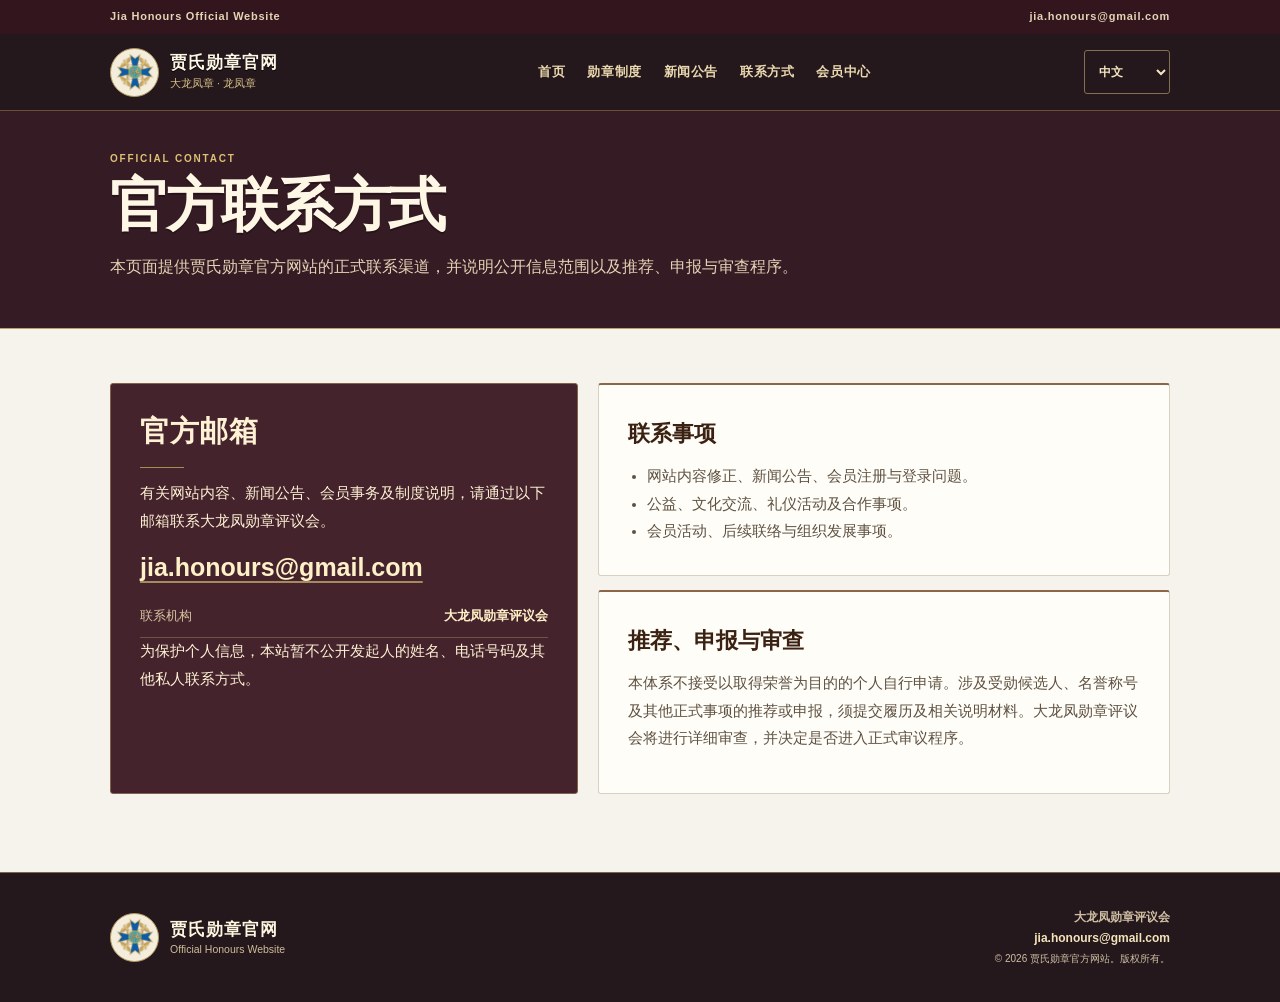
==== commit 12d44ab7: "Refine honours website and fix member/auth concurrency issues Improve responsive presentation, acces" ====
--- a/contact.html
+++ b/contact.html
@@ -1,6 +1,171 @@
-<!doctype html><html lang="zh-CN"><head><meta charset="utf-8"><meta name="viewport" content="width=device-width,initial-scale=1"><meta name="description" content="贾氏勋章官方网站的官方联系渠道、公开信息范围以及推荐与审查说明。"><meta name="theme-color" content="#2b0910"><link rel="icon" href="assets/logo.png" type="image/png"><title>官方联系｜贾氏勋章官方网站</title><style>
+<!doctype html><html lang="zh-CN"><head><meta charset="utf-8"><meta name="viewport" content="width=device-width,initial-scale=1"><meta name="description" content="贾氏勋章官方网站的官方联系渠道、公开信息范围以及推荐与审查说明。"><link rel="canonical" href="https://www.jia-honours.com/contact.html"><meta name="theme-color" content="#2b0910"><link rel="icon" href="assets/crest-small.webp" type="image/webp"><title>官方联系方式｜贾氏勋章官方网站</title><style>
 .mobile-nav.open{display:none!important}
 @media(max-width:1080px){.navlinks{display:none!important}.menu-btn{display:block!important}.lang,.menu-btn{min-height:44px}.mobile-nav.open{display:block!important}.grid,.footer-grid{grid-template-columns:1fr!important}.footer-meta{text-align:left!important}}
 @media(max-width:680px){.lang,.menu-btn{min-height:44px}.mobile-nav a{min-height:44px}.brand-title{overflow:hidden;text-overflow:ellipsis;max-width:100%}#menuBtn{width:44px;min-width:44px;padding:0!important;font-size:0!important}#menuBtn:before{content:"☰";font-size:18px}#menuBtn[aria-expanded="true"]:before{content:"×";font-size:22px}}
 :root{--ivory:#f7f0df;--paper:#fffdf7;--paper-deep:#efe0be;--ink:#21170f;--muted:#6d5f4e;--navy:#08233f;--navy-deep:#04172b;--wine:#6d2026;--gold:#b48732;--line:#d7c397;--shadow:0 20px 58px rgba(54,36,14,.09);--serif:ui-serif,"Songti SC","Noto Serif CJK SC","Source Han Serif SC","SimSun",Georgia,serif;--sans:-apple-system,BlinkMacSystemFont,"Segoe UI","Noto Sans CJK SC","Noto Sans SC","Noto Sans JP","PingFang SC",Arial,sans-serif}*{box-sizing:border-box}::selection{background:rgba(180,135,50,.26);color:var(--ink)}html{scroll-behavior:smooth}body{margin:0;color:var(--ink);font-family:var(--serif);line-height:1.78;background:linear-gradient(180deg,#fbf6e9,#f6ecd5 48%,#faf5e8)}body:before{content:"";position:fixed;inset:0;z-index:-1;pointer-events:none;opacity:.2;background-image:radial-gradient(circle at 20% 30%,rgba(91,57,22,.13) 0 .65px,transparent .8px),radial-gradient(circle at 70% 65%,rgba(91,57,22,.09) 0 .55px,transparent .75px);background-size:11px 11px,17px 17px}html[lang="ja"] body{font-family:"Yu Mincho","Hiragino Mincho ProN","Noto Serif JP",var(--serif)}html[lang="en"] body{font-family:Georgia,"Times New Roman",serif}html[lang="en"] p{hyphens:auto}a{color:inherit;text-decoration:none}img{max-width:100%;display:block}h1,h2,h3{text-wrap:balance}.wrap{width:min(1060px,calc(100% - 44px));margin:0 auto}.bar{background:linear-gradient(90deg,#401015,#6d2026,#401015);color:#f4e4bf;font:600 11px/1.4 var(--sans);letter-spacing:.08em}.bar .wrap{min-height:34px;display:flex;align-items:center;justify-content:space-between;gap:20px}.header{position:sticky;top:0;z-index:50;background:rgba(250,245,232,.95);border-bottom:1px solid rgba(183,135,50,.35);backdrop-filter:blur(16px)}.nav{min-height:76px;display:flex;align-items:center;justify-content:space-between;gap:18px}.brand{display:flex;align-items:center;gap:11px;min-width:215px}.mark{width:49px;height:49px;flex:0 0 auto;border:1px solid rgba(180,132,45,.55);border-radius:50%;background:radial-gradient(circle,#fff,#f6e9c9);display:grid;place-items:center}.mark img{width:38px;height:38px;object-fit:contain}.brand-title{display:block;font-size:17px;font-weight:800;letter-spacing:.08em;line-height:1.2}.brand-sub{display:block;margin-top:3px;color:var(--muted);font:500 10.5px var(--sans)}.navlinks{display:flex;align-items:center;gap:18px;font:650 13px var(--sans);color:#554839}.navlinks a{position:relative;padding:11px 0}.navlinks a:after{content:"";position:absolute;left:50%;right:50%;bottom:4px;height:1px;background:var(--gold);transition:.2s}.navlinks a:hover:after,.navlinks a:focus-visible:after{left:0;right:0}.header-actions{display:flex;align-items:center;gap:7px}.lang,.menu-btn{border:1px solid var(--line);border-radius:999px;background:#fffaf0;padding:9px 10px;color:#5d4c39;font:700 12px var(--sans)}.menu-btn{display:none;cursor:pointer}.mobile-nav{display:none;border-top:1px solid rgba(183,135,50,.3);background:#fbf4e5;padding:12px 14px 16px}.mobile-nav.open{display:block}.mobile-nav-grid{display:grid;grid-template-columns:1fr 1fr;gap:8px}.mobile-nav a{border:1px solid rgba(183,135,50,.3);border-radius:10px;background:#fffaf0;padding:10px;text-align:center;font:700 12px var(--sans)}a:focus-visible,button:focus-visible,select:focus-visible{outline:3px solid rgba(180,135,50,.28);outline-offset:3px}.hero{padding:62px 0 48px;border-bottom:1px solid rgba(183,135,50,.3);background:radial-gradient(circle at 82% 0%,rgba(180,135,50,.18),transparent 34%)}.kicker{color:var(--gold);font:850 11px var(--sans);letter-spacing:.23em;text-transform:uppercase}.hero h1{margin:11px 0 14px;font-size:clamp(42px,5vw,58px);line-height:1.08;letter-spacing:-.04em}.hero p{max-width:800px;margin:0;color:#5e5040;font:400 16px/1.9 var(--sans)}.content{padding:54px 0 78px}.grid{display:grid;grid-template-columns:.9fr 1.1fr;gap:20px;align-items:start}.card{border:1px solid var(--line);border-radius:16px;background:rgba(255,253,247,.93);padding:29px;box-shadow:var(--shadow);transition:transform .22s,border-color .22s,box-shadow .22s}.card:hover{transform:translateY(-2px);border-color:rgba(180,135,50,.55);box-shadow:0 24px 64px rgba(54,36,14,.11)}.card+.card{margin-top:14px}.card.accent{background:linear-gradient(150deg,#fffdf7,#f0dba9)}.card h2{margin:0 0 12px;font-size:29px}.card h3{margin:0 0 10px;font-size:22px}.card p,.card li{color:#5e5141;font:400 14.5px/1.9 var(--sans)}.card p{margin:0 0 11px}.card ul{margin:0;padding-left:1.2em}.email{display:inline-block;margin:7px 0 13px;color:var(--navy);font:800 clamp(18px,3vw,25px) var(--sans);word-break:break-all}.detail-row{display:flex;justify-content:space-between;gap:18px;padding:12px 0;border-bottom:1px solid rgba(183,135,50,.24);font:500 13px var(--sans)}.detail-row span{color:#756451}.detail-row b{text-align:right}.updated{display:inline-flex;margin-top:14px;border:1px solid rgba(180,135,50,.3);border-radius:999px;background:#fff7e6;color:#6d511f;padding:6px 10px;font:700 11.5px var(--sans)}.footer{background:var(--navy-deep);color:#f4e6c7;padding:28px 0}.footer-grid{display:grid;grid-template-columns:1fr auto;gap:24px;align-items:center}.footer .brand-title{color:#fff}.footer .brand-sub{color:#d7c7a4}.footer-meta{text-align:right;color:#d6c7a8;font:500 12px/1.8 var(--sans)}.footer-meta a{font-weight:700;color:#f4e6c7}.footer-meta small{display:block;color:#a99c83}@media(max-width:900px){.navlinks{display:none}.menu-btn{display:block}.grid{grid-template-columns:1fr}.footer-grid{grid-template-columns:1fr}.footer-meta{text-align:left}}@media(max-width:680px){.wrap{width:min(100% - 28px,1060px)}.bar .wrap{min-height:30px;justify-content:center}.bar span:first-child{display:none}.nav{min-height:66px;gap:7px}.brand{min-width:0;flex:1;gap:8px}.mark{width:41px;height:41px}.mark img{width:32px;height:32px}.brand-title{font-size:13px;letter-spacing:.03em;white-space:nowrap}.brand-sub{display:none}.header-actions{gap:5px}.lang{max-width:80px;padding:7px 5px;font-size:10.5px}.menu-btn{padding:8px 10px;font-size:11px}.hero{padding:40px 0 33px}.hero h1{font-size:38px}.hero p{font-size:14.5px}.content{padding:34px 0 56px}.card{padding:21px;border-radius:14px}.detail-row{align-items:flex-start}.detail-row b{max-width:62%}}@media(prefers-reduced-motion:reduce){html{scroll-behavior:auto}*,*:before,*:after{transition:none!important}}
-</style><link rel="stylesheet" href="assets/roman-imperial.css?v=58"></head><body><div class="bar"><div class="wrap"><span>Jia Honours Official Website</span><span>jia.honours@gmail.com</span></div></div><header class="header"><div class="wrap nav"><a class="brand" href="index.html#top"><span class="mark"><img src="assets/logo.png" alt=""></span><span><span class="brand-title" data-i18n="brandTitle"></span><span class="brand-sub" data-i18n="brandSub"></span></span></a><nav class="navlinks"><a href="index.html#top" data-i18n="navHome"></a><a href="index.html#honours" data-i18n="navHonours"></a><a href="index.html#news" data-i18n="navNews"></a><a href="contact.html" data-i18n="navContact"></a><a href="member.html" data-i18n="navMember"></a></nav><div class="header-actions"><select class="lang" id="langSelect" onchange="setLanguage(this.value)" aria-label="Language"><option value="zh">中文</option><option value="ja">日本語</option><option value="en">English</option></select><button class="menu-btn" id="menuBtn" type="button" onclick="toggleMobileNav()" aria-expanded="false" data-i18n="menu"></button></div></div><div class="mobile-nav" id="mobileNav"><div class="mobile-nav-grid wrap"><a href="index.html#top" data-i18n="navHome"></a><a href="index.html#honours" data-i18n="navHonours"></a><a href="index.html#news" data-i18n="navNews"></a><a href="contact.html" data-i18n="navContact"></a><a href="member.html" data-i18n="navMember"></a></div></div></header><main><section class="hero"><div class="wrap"><div class="kicker" data-i18n="heroKicker"></div><h1 data-i18n="heroTitle"></h1><p data-i18n="heroLead"></p></div></section><section class="content"><div class="wrap"><div class="grid"><article class="card accent"><h2 data-i18n="emailTitle"></h2><p data-i18n="emailLead"></p><a class="email" href="mailto:jia.honours@gmail.com">jia.honours@gmail.com</a><div class="detail-row"><span data-i18n="officeLabel"></span><b data-i18n="office"></b></div><p data-i18n="emailNote"></p></article><div><article class="card"><h3 data-i18n="scopeTitle"></h3><ul><li data-i18n="scope1"></li><li data-i18n="scope2"></li><li data-i18n="scope3"></li></ul></article><article class="card"><h3 data-i18n="reviewTitle"></h3><p data-i18n="reviewText"></p></article></div></div></div></section></main><footer class="footer"><div class="wrap footer-grid"><a class="brand" href="index.html#top"><span class="mark"><img src="assets/logo.png" alt=""></span><span><span class="brand-title" data-i18n="brandTitle"></span><span class="brand-sub">Official Honours Website</span></span></a><div class="footer-meta"><strong data-i18n="footerOffice"></strong><br><a href="mailto:jia.honours@gmail.com">jia.honours@gmail.com</a><small data-i18n="footerCopyright"></small></div></div></footer><script>const I18N={"zh": {"brandTitle": "贾氏勋章官网", "brandSub": "大龙凤章 · 龙凤章", "navHome": "首页", "navHonours": "勋章制度", "navNews": "新闻公告", "navContact": "联系方式", "navMember": "会员中心", "footerOffice": "大龙凤勋章评议会", "footerCopyright": "© 2026 贾氏勋章官方网站。版权所有。", "menu": "菜单", "closeMenu": "关闭菜单", "pageTitle": "官方联系方式｜贾氏勋章官方网站", "heroKicker": "Official Contact", "heroTitle": "官方联系方式", "heroLead": "本页面提供贾氏勋章官方网站的正式联系渠道，并说明公开信息范围以及推荐、申报与审查程序。", "emailTitle": "官方邮箱", "emailLead": "有关网站内容、新闻公告、会员事务及制度说明，请通过以下邮箱联系大龙凤勋章评议会。", "emailNote": "为保护个人信息，本站暂不公开发起人的姓名、电话号码及其他私人联系方式。", "officeLabel": "联系机构", "office": "大龙凤勋章评议会", "scopeTitle": "联系事项", "scope1": "网站内容修正、新闻公告、会员注册与登录问题。", "scope2": "公益、文化交流、礼仪活动及合作事项。", "scope3": "会员活动、后续联络与组织发展事项。", "reviewTitle": "推荐、申报与审查", "reviewText": "本体系不接受以取得荣誉为目的的个人自行申请。涉及受勋候选人、名誉称号及其他正式事项的推荐或申报，须提交履历及相关说明材料。大龙凤勋章评议会将进行详细审查，并决定是否进入正式审议程序。"}, "ja": {"brandTitle": "賈氏勲章公式サイト", "brandSub": "大龍鳳章・龍鳳章", "navHome": "トップ", "navHonours": "勲章制度", "navNews": "ニュース・お知らせ", "navContact": "お問い合わせ", "navMember": "会員ページ", "footerOffice": "大龍鳳章評議会", "footerCopyright": "© 2026 賈氏勲章公式サイト. All rights reserved.", "menu": "メニュー", "closeMenu": "メニューを閉じる", "pageTitle": "お問い合わせ｜賈氏勲章公式サイト", "heroKicker": "Official Contact", "heroTitle": "お問い合わせ", "heroLead": "賈氏勲章公式サイトの公式連絡先、公開情報の範囲、推薦・申出と審査の手続をご案内します。", "emailTitle": "公式メール", "emailLead": "サイトの内容、ニュース、会員に関する事項、制度の説明については、下記メールアドレスから大龍鳳章評議会へお問い合わせください。", "emailNote": "私的情報の保護のため、発起人の氏名、電話番号、その他の個人的な連絡先は公開していません。", "officeLabel": "連絡窓口", "office": "大龍鳳章評議会", "scopeTitle": "お問い合わせの内容", "scope1": "サイト内容の修正、ニュース・お知らせ、会員登録・ログインに関する事項。", "scope2": "公益活動、文化交流、儀礼行事、協力に関する事項。", "scope3": "会員活動、今後の連絡、組織運営に関する事項。", "reviewTitle": "推薦・申出と審査", "reviewText": "栄誉の取得のみを目的とする本人からの申請は受け付けていません。授与候補者、名誉称号その他の正式な事項に関する推薦または申出には、略歴書および関係資料の提出が必要です。大龍鳳章評議会が内容を詳しく審査し、正式な審議に付すかどうかを決定します。"}, "en": {"brandTitle": "Jia Honours", "brandSub": "Order of the Great Dragon and Phoenix · Dragon and Phoenix Medal", "navHome": "Home", "navHonours": "Honours", "navNews": "News & Notices", "navContact": "Official Contact", "navMember": "Member Area", "footerOffice": "Council of the Order of the Great Dragon and Phoenix", "footerCopyright": "© 2026 Jia Honours Official Website. All rights reserved.", "menu": "Menu", "closeMenu": "Close menu", "pageTitle": "Official Contact | Jia Honours", "heroKicker": "Official Contact", "heroTitle": "Official Contact", "heroLead": "This page provides the official contact channel and explains the scope of public information and the procedures for nominations, submissions and review.", "emailTitle": "Official Email", "emailLead": "Questions concerning the website, official notices, membership or the honours system may be directed to the Council through the email address below.", "emailNote": "To protect private information, the founder’s name, telephone number and other personal contact details are not published.", "officeLabel": "Contact Office", "office": "Council of the Order of the Great Dragon and Phoenix", "scopeTitle": "Scope of Contact", "scope1": "Website corrections, news and notices, registration and login issues.", "scope2": "Public-service activities, cultural exchange, ceremonial events and cooperation.", "scope3": "Member activities, future communications and organisational development.", "reviewTitle": "Nominations, Submissions and Review", "reviewText": "Self-applications made solely for the purpose of obtaining an honour are not accepted. Formal nominations or submissions concerning prospective recipients, honorary titles or related matters must include a curriculum vitae and supporting information. The Council will conduct a detailed review and determine whether the matter should proceed to formal consideration."}};let CURRENT_LANG='zh';function setLanguage(lang){CURRENT_LANG=I18N[lang]?lang:'zh';const pack=I18N[CURRENT_LANG];document.documentElement.lang=CURRENT_LANG==='zh'?'zh-CN':CURRENT_LANG;document.title=pack.pageTitle;const descriptions={"zh":"贾氏勋章官方网站的官方联系渠道、公开信息范围以及推荐与审查说明。","ja":"賈氏勲章公式サイトの公式連絡先、公開情報の範囲、推薦・申出と審査の手続をご案内します。","en":"Official contact details for Jia Honours, including the scope of public information and procedures for nominations, submissions and review."};const meta=document.querySelector('meta[name="description"]');if(meta)meta.setAttribute('content',descriptions[CURRENT_LANG]||descriptions.zh);document.querySelectorAll('[data-i18n]').forEach(el=>{const key=el.dataset.i18n;if(pack[key])el.textContent=pack[key];});document.getElementById('langSelect').value=CURRENT_LANG;try{localStorage.setItem('jia_site_lang',CURRENT_LANG);}catch(e){}const btn=document.getElementById('menuBtn');if(btn&&!document.getElementById('mobileNav').classList.contains('open'))btn.textContent=pack.menu;}function toggleMobileNav(force){const panel=document.getElementById('mobileNav');const btn=document.getElementById('menuBtn');const open=typeof force==='boolean'?force:!panel.classList.contains('open');panel.classList.toggle('open',open);btn.setAttribute('aria-expanded',String(open));btn.textContent=open?I18N[CURRENT_LANG].closeMenu:I18N[CURRENT_LANG].menu;}document.querySelectorAll('#mobileNav a').forEach(a=>a.addEventListener('click',()=>toggleMobileNav(false)));window.addEventListener('resize',()=>{if(window.innerWidth>1080)toggleMobileNav(false);});let initial='zh';try{initial=localStorage.getItem('jia_site_lang')||'zh';}catch(e){}setLanguage(initial);</script></body></html>
+</style><link rel="stylesheet" href="assets/roman-imperial.css?v=58"><noscript><style>.nav{flex-wrap:wrap}.navlinks{display:flex!important;flex-wrap:wrap;gap:12px}.header-actions{display:none!important}.header{position:static}</style></noscript><link rel="stylesheet" href="assets/refinement.css?v=20261026"></head><body><div class="bar"><div class="wrap"><span>Jia Honours Official Website</span><span>jia.honours@gmail.com</span></div></div><header class="header"><div class="wrap nav"><a class="brand" href="index.html#top"><span class="mark"><img src="assets/crest-small.webp" width="160" height="160" alt=""></span><span><span class="brand-title" data-i18n="brandTitle">贾氏勋章官网</span><span class="brand-sub" data-i18n="brandSub">大龙凤章 · 龙凤章</span></span></a><nav class="navlinks" aria-label="主导航"><a href="index.html#top" data-i18n="navHome">首页</a><a href="index.html#honours" data-i18n="navHonours">勋章制度</a><a href="index.html#news" data-i18n="navNews">新闻公告</a><a href="contact.html" aria-current="page" data-i18n="navContact">联系方式</a><a href="member.html" data-i18n="navMember">会员中心</a></nav><div class="header-actions"><select class="lang" id="langSelect" onchange="setLanguage(this.value)" aria-label="选择语言"><option value="zh">中文</option><option value="ja">日本語</option><option value="en">English</option></select><button class="menu-btn" id="menuBtn" type="button" onclick="toggleMobileNav()" aria-expanded="false" aria-controls="mobileNav" aria-label="菜单" data-i18n="menu">菜单</button></div></div><div class="mobile-nav" id="mobileNav" role="navigation" aria-label="移动端导航" aria-hidden="true"><div class="mobile-nav-grid wrap"><a href="index.html#top" data-i18n="navHome">首页</a><a href="index.html#honours" data-i18n="navHonours">勋章制度</a><a href="index.html#news" data-i18n="navNews">新闻公告</a><a href="contact.html" aria-current="page" data-i18n="navContact">联系方式</a><a href="member.html" data-i18n="navMember">会员中心</a></div></div></header><main><section class="hero"><div class="wrap"><div class="kicker" data-i18n="heroKicker">Official Contact</div><h1 data-i18n="heroTitle">官方联系方式</h1><p data-i18n="heroLead">本页面提供贾氏勋章官方网站的正式联系渠道，并说明公开信息范围以及推荐、申报与审查程序。</p></div></section><section class="content"><div class="wrap"><div class="grid"><article class="card accent"><h2 data-i18n="emailTitle">官方邮箱</h2><p data-i18n="emailLead">有关网站内容、新闻公告、会员事务及制度说明，请通过以下邮箱联系大龙凤勋章评议会。</p><a class="email" href="mailto:jia.honours@gmail.com">jia.honours@gmail.com</a><div class="detail-row"><span data-i18n="officeLabel">联系机构</span><b data-i18n="office">大龙凤勋章评议会</b></div><p data-i18n="emailNote">为保护个人信息，本站暂不公开发起人的姓名、电话号码及其他私人联系方式。</p></article><div><article class="card"><h3 data-i18n="scopeTitle">联系事项</h3><ul><li data-i18n="scope1">网站内容修正、新闻公告、会员注册与登录问题。</li><li data-i18n="scope2">公益、文化交流、礼仪活动及合作事项。</li><li data-i18n="scope3">会员活动、后续联络与组织发展事项。</li></ul></article><article class="card"><h3 data-i18n="reviewTitle">推荐、申报与审查</h3><p data-i18n="reviewText">本体系不接受以取得荣誉为目的的个人自行申请。涉及受勋候选人、名誉称号及其他正式事项的推荐或申报，须提交履历及相关说明材料。大龙凤勋章评议会将进行详细审查，并决定是否进入正式审议程序。</p></article></div></div></div></section></main><footer class="footer"><div class="wrap footer-grid"><a class="brand" href="index.html#top"><span class="mark"><img src="assets/crest-small.webp" width="160" height="160" alt=""></span><span><span class="brand-title" data-i18n="brandTitle">贾氏勋章官网</span><span class="brand-sub">Official Honours Website</span></span></a><div class="footer-meta"><strong data-i18n="footerOffice">大龙凤勋章评议会</strong><br><a href="mailto:jia.honours@gmail.com">jia.honours@gmail.com</a><small data-i18n="footerCopyright">© 2026 贾氏勋章官方网站。版权所有。</small></div></div></footer><script>
+const I18N = {
+  "zh": {
+    "brandTitle": "贾氏勋章官网",
+    "brandSub": "大龙凤章 · 龙凤章",
+    "navHome": "首页",
+    "navHonours": "勋章制度",
+    "navNews": "新闻公告",
+    "navContact": "联系方式",
+    "navMember": "会员中心",
+    "footerOffice": "大龙凤勋章评议会",
+    "footerCopyright": "© 2026 贾氏勋章官方网站。版权所有。",
+    "menu": "菜单",
+    "closeMenu": "关闭菜单",
+    "pageTitle": "官方联系方式｜贾氏勋章官方网站",
+    "heroKicker": "Official Contact",
+    "heroTitle": "官方联系方式",
+    "heroLead": "本页面提供贾氏勋章官方网站的正式联系渠道，并说明公开信息范围以及推荐、申报与审查程序。",
+    "emailTitle": "官方邮箱",
+    "emailLead": "有关网站内容、新闻公告、会员事务及制度说明，请通过以下邮箱联系大龙凤勋章评议会。",
+    "emailNote": "为保护个人信息，本站暂不公开发起人的姓名、电话号码及其他私人联系方式。",
+    "officeLabel": "联系机构",
+    "office": "大龙凤勋章评议会",
+    "scopeTitle": "联系事项",
+    "scope1": "网站内容修正、新闻公告、会员注册与登录问题。",
+    "scope2": "公益、文化交流、礼仪活动及合作事项。",
+    "scope3": "会员活动、后续联络与组织发展事项。",
+    "reviewTitle": "推荐、申报与审查",
+    "reviewText": "本体系不接受以取得荣誉为目的的个人自行申请。涉及受勋候选人、名誉称号及其他正式事项的推荐或申报，须提交履历及相关说明材料。大龙凤勋章评议会将进行详细审查，并决定是否进入正式审议程序。",
+    "languageLabel": "选择语言",
+    "primaryNavigation": "主导航",
+    "mobileNavigation": "移动端导航"
+  },
+  "ja": {
+    "brandTitle": "賈氏勲章公式サイト",
+    "brandSub": "大龍鳳章・龍鳳章",
+    "navHome": "トップ",
+    "navHonours": "勲章制度",
+    "navNews": "ニュース・お知らせ",
+    "navContact": "お問い合わせ",
+    "navMember": "会員ページ",
+    "footerOffice": "大龍鳳章評議会",
+    "footerCopyright": "© 2026 賈氏勲章公式サイト. All rights reserved.",
+    "menu": "メニュー",
+    "closeMenu": "メニューを閉じる",
+    "pageTitle": "お問い合わせ｜賈氏勲章公式サイト",
+    "heroKicker": "Official Contact",
+    "heroTitle": "お問い合わせ",
+    "heroLead": "賈氏勲章公式サイトの公式連絡先、公開情報の範囲、推薦・申出と審査の手続をご案内します。",
+    "emailTitle": "公式メール",
+    "emailLead": "サイトの内容、ニュース、会員に関する事項、制度の説明については、下記メールアドレスから大龍鳳章評議会へお問い合わせください。",
+    "emailNote": "私的情報の保護のため、発起人の氏名、電話番号、その他の個人的な連絡先は公開していません。",
+    "officeLabel": "連絡窓口",
+    "office": "大龍鳳章評議会",
+    "scopeTitle": "お問い合わせの内容",
+    "scope1": "サイト内容の修正、ニュース・お知らせ、会員登録・ログインに関する事項。",
+    "scope2": "公益活動、文化交流、儀礼行事、協力に関する事項。",
+    "scope3": "会員活動、今後の連絡、組織運営に関する事項。",
+    "reviewTitle": "推薦・申出と審査",
+    "reviewText": "栄誉の取得のみを目的とする本人からの申請は受け付けていません。授与候補者、名誉称号その他の正式な事項に関する推薦または申出には、略歴書および関係資料の提出が必要です。大龍鳳章評議会が内容を詳しく審査し、正式な審議に付すかどうかを決定します。",
+    "languageLabel": "言語を選択",
+    "primaryNavigation": "メインナビゲーション",
+    "mobileNavigation": "モバイルナビゲーション"
+  },
+  "en": {
+    "brandTitle": "Jia Honours",
+    "brandSub": "Order of the Great Dragon and Phoenix · Dragon and Phoenix Medal",
+    "navHome": "Home",
+    "navHonours": "Honours",
+    "navNews": "News & Notices",
+    "navContact": "Official Contact",
+    "navMember": "Member Area",
+    "footerOffice": "Council of the Order of the Great Dragon and Phoenix",
+    "footerCopyright": "© 2026 Jia Honours Official Website. All rights reserved.",
+    "menu": "Menu",
+    "closeMenu": "Close menu",
+    "pageTitle": "Official Contact | Jia Honours",
+    "heroKicker": "Official Contact",
+    "heroTitle": "Official Contact",
+    "heroLead": "This page provides the official contact channel and explains the scope of public information and the procedures for nominations, submissions and review.",
+    "emailTitle": "Official Email",
+    "emailLead": "Questions concerning the website, official notices, membership or the honours system may be directed to the Council through the email address below.",
+    "emailNote": "To protect private information, the founder’s name, telephone number and other personal contact details are not published.",
+    "officeLabel": "Contact Office",
+    "office": "Council of the Order of the Great Dragon and Phoenix",
+    "scopeTitle": "Scope of Contact",
+    "scope1": "Website corrections, news and notices, registration and login issues.",
+    "scope2": "Public-service activities, cultural exchange, ceremonial events and cooperation.",
+    "scope3": "Member activities, future communications and organisational development.",
+    "reviewTitle": "Nominations, Submissions and Review",
+    "reviewText": "Self-applications made solely for the purpose of obtaining an honour are not accepted. Formal nominations or submissions concerning prospective recipients, honorary titles or related matters must include a curriculum vitae and supporting information. The Council will conduct a detailed review and determine whether the matter should proceed to formal consideration.",
+    "languageLabel": "Choose language",
+    "primaryNavigation": "Main navigation",
+    "mobileNavigation": "Mobile navigation"
+  }
+};
+const DESCRIPTIONS = {
+  "zh": "贾氏勋章官方网站的官方联系渠道、公开信息范围以及推荐与审查说明。",
+  "ja": "賈氏勲章公式サイトの公式連絡先、公開情報の範囲、推薦・申出と審査の手続をご案内します。",
+  "en": "Official contact details for Jia Honours, including the scope of public information and procedures for nominations, submissions and review."
+};
+
+let CURRENT_LANG = 'zh';
+
+function setLanguage(lang) {
+  CURRENT_LANG = Object.prototype.hasOwnProperty.call(I18N, lang) ? lang : 'zh';
+  const pack = I18N[CURRENT_LANG];
+  document.documentElement.lang = CURRENT_LANG === 'zh' ? 'zh-CN' : CURRENT_LANG;
+  document.title = pack.pageTitle;
+  const meta = document.querySelector('meta[name="description"]');
+  if (meta) meta.setAttribute('content', DESCRIPTIONS[CURRENT_LANG]);
+  document.querySelectorAll('[data-i18n]').forEach(el => {
+    const key = el.dataset.i18n;
+    if (Object.prototype.hasOwnProperty.call(pack, key)) el.textContent = pack[key];
+  });
+  const select = document.getElementById('langSelect');
+  select.value = CURRENT_LANG;
+  select.setAttribute('aria-label', pack.languageLabel);
+  document.querySelector('.navlinks').setAttribute('aria-label', pack.primaryNavigation);
+  document.getElementById('mobileNav').setAttribute('aria-label', pack.mobileNavigation);
+  try { localStorage.setItem('jia_site_lang', CURRENT_LANG); } catch (e) {}
+  updateMenuState();
+}
+
+function updateMenuState() {
+  const panel = document.getElementById('mobileNav');
+  const btn = document.getElementById('menuBtn');
+  const open = panel.classList.contains('open');
+  const label = open ? I18N[CURRENT_LANG].closeMenu : I18N[CURRENT_LANG].menu;
+  btn.setAttribute('aria-expanded', String(open));
+  btn.setAttribute('aria-label', label);
+  panel.setAttribute('aria-hidden', String(!open));
+  btn.textContent = label;
+}
+
+function toggleMobileNav(force) {
+  const panel = document.getElementById('mobileNav');
+  const open = typeof force === 'boolean' ? force : !panel.classList.contains('open');
+  panel.classList.toggle('open', open);
+  updateMenuState();
+}
+
+document.querySelectorAll('#mobileNav a').forEach(a => {
+  a.addEventListener('click', () => toggleMobileNav(false));
+});
+document.addEventListener('keydown', event => {
+  if (event.key === 'Escape' && document.getElementById('mobileNav').classList.contains('open')) {
+    toggleMobileNav(false);
+    document.getElementById('menuBtn').focus();
+  }
+});
+window.addEventListener('resize', () => {
+  if (window.innerWidth <= 1080) return;
+  const panel = document.getElementById('mobileNav');
+  const active = document.activeElement;
+  const focusedHref = panel.contains(active) ? active.getAttribute('href') : null;
+  toggleMobileNav(false);
+  if (focusedHref) {
+    const link = Array.from(document.querySelectorAll('.navlinks a')).find(a => a.getAttribute('href') === focusedHref);
+    if (link) link.focus();
+  }
+});
+let initial = 'zh';
+try { initial = localStorage.getItem('jia_site_lang') || 'zh'; } catch (e) {}
+setLanguage(initial);
+</script></body></html>
--- a/assets/refinement.css
+++ b/assets/refinement.css
@@ -0,0 +1,170 @@
+/* Jia Honours, October 2026. A quieter presentation of the existing identity. */
+:root {
+  --roman-marble: #f6f3ec;
+  --roman-marble-hi: #fffdf8;
+  --roman-carbon: #29251f;
+  --roman-porphyry: #632a35;
+  --roman-porphyry-dark: #35151d;
+  --roman-gold: #a3844b;
+  --roman-gold-light: #d5bd84;
+  --roman-line: #d8d0c0;
+  --roman-shadow: 0 10px 30px rgba(45, 24, 8, .05);
+}
+body { background: #f6f3ec; }
+body::before { display: none; }
+html { scroll-padding-top: 100px; }
+.wrap { max-width: 1160px; }
+h1, h2, h3 { overflow-wrap: break-word; }
+.ceremonial-bar, .bar { background: #32151d; border: 0; color: #e4d5b5; text-shadow: none; letter-spacing: .07em; }
+.site-header, .header { background: #24181d; border-bottom: 1px solid #6c513a; box-shadow: none; }
+.site-header::after, .header::after, .footer::before { display: none; }
+.nav { min-height: 76px; }
+.brand-mark, .mark { box-shadow: none; background: #f5eddb; border: 1px solid #b19761; }
+.brand-mark img, .mark img { content: url('crest-small.webp'); filter: none; }
+.brand-title { letter-spacing: .06em; }
+.navlinks { gap: 22px; }
+.site-header .navlinks a:hover, .header .navlinks a:hover { color: #fff7df; }
+.lang-select, .lang, .menu-toggle, .menu-btn { background: transparent; border-color: #817052; box-shadow: none; border-radius: 3px; min-height: 44px; }
+.btn { border-radius: 3px; box-shadow: none; letter-spacing: .025em; min-height: 44px; }
+.btn.primary, .btn:not(.ghost):not(.light):not(.gold) { background: #622a35; color: #fffaf0; border-color: #622a35; box-shadow: none; }
+.btn.gold { background: #d4ba81; color: #2a2216; border-color: #d4ba81; text-shadow: none; }
+.btn.ghost, .btn.light { background: transparent; border-color: #b7a684; box-shadow: none; }
+.btn.big, .btn.square { border-radius: 3px; }
+.btn:hover { box-shadow: none; filter: brightness(1.08); }
+button:disabled { cursor: wait; opacity: .65; }
+.hero, .member-hero { background: #351b24; border-bottom: 1px solid #bba26d; overflow: hidden; }
+.hero { padding: 42px 0 46px; }
+.hero::before, .hero::after, .member-hero::before, .member-hero::after { display: none; }
+.hero-grid { grid-template-columns: minmax(0, 1fr) minmax(0, .92fr); gap: 64px; }
+.proclamation { padding: 14px 0; border: 0; background: none; box-shadow: none; }
+.proclamation::before, .proclamation::after { display: none; }
+.proclamation h1 { color: #fff7e9; font-size: clamp(44px, 5.2vw, 66px); line-height: 1.15; letter-spacing: .055em; margin: 20px 0 23px; }
+.proclamation .kicker { color: #d9c18e; font-weight: 600; letter-spacing: .19em; }
+.proclamation .lead { color: #e1d4c7; font-size: 16px; line-height: 1.95; }
+.proclamation .hero-actions { margin-top: 28px; gap: 12px; }
+.hero .proclamation .btn.primary { background: #d4ba81; border-color: #d4ba81; color: #2a2119; }
+.proclamation .btn.ghost { color: #f0e4cc; border-color: #a28a68; background: transparent; }
+.proclamation .seal-row { margin-top: 26px; gap: 0; }
+.proclamation .seal-note { border: 0; border-right: 1px solid #806a52; background: none; border-radius: 0; color: #ccb99c; padding: 0 13px; font-weight: 500; }
+.proclamation .seal-note:first-child { padding-left: 0; }
+.proclamation .seal-note:last-child { border: 0; }
+.image-frame { margin: 0; padding: 13px; border: 1px solid #aa8c5e; border-radius: 1px; background: #2c151e; box-shadow: none; }
+.image-frame::before { display: none; }
+.image-stage { padding: 0; border: 0; background: #2c151e; }
+.image-stage img { height: clamp(340px, 58vh, 470px); width: 100%; object-fit: contain; filter: none; }
+.caption { background: none; border: 0; border-top: 1px solid #72573d; margin-top: 13px; padding: 13px 3px 0; box-shadow: none; }
+.caption b { color: #f6ecd8; font-size: 16px; font-weight: 600; }
+.caption span { color: #cdbb9c; font-size: 12px; }
+.section, .member-section, .content { background: #f6f3ec; }
+.section { border: 0; padding: 76px 0; }
+.section.alt { background: #eeeae1; border: 0; color: #29251f; }
+.section.alt .section-head h2 { color: #35282a; }
+.section.alt .section-head p { color: #665c50; opacity: 1; }
+.section-head { gap: 44px; }
+.section-head h2, .contact-card h2, .card h2, .panel h2, .profile-head h2 { letter-spacing: .025em; }
+h2 { font-size: clamp(30px, 3.3vw, 41px); line-height: 1.25; }
+.section-head p { font-family: var(--sans); color: #665c50; font-size: 15px; line-height: 1.9; }
+.section-head h2::after, .card h2::after, .panel h2::after, .profile-head h2::after { height: 1px; width: 44px; margin-top: 18px; background: #a88a54; }
+.section.alt .section-head h2::after { background: #a88a54; }
+.kicker { font-size: 10px; letter-spacing: .18em; color: #806338; }
+.ornament { margin-top: 24px; }
+.ornament img { width: 44px; height: 44px; box-shadow: none; padding: 0; border: 0; background: none; }
+.ornament::before, .ornament::after { width: 65px; height: 1px; background: #c9b68d; transform: none; }
+.evidence, .charter, .order-card, .news-card, .member-cta, .panel, .profile-card, .access-note, .card {
+  background: #fffdf8; border: 1px solid #d8d0c0; border-radius: 3px; box-shadow: none;
+}
+.evidence:hover, .charter:hover, .order-card:hover, .news-card:hover, .member-cta:hover, .card:hover { box-shadow: none; border-color: #b6a17b; transform: none; }
+.evidence { padding: 24px 22px; }
+.evidence b { font-size: 18px; }
+.evidence span { font-size: 14px; line-height: 1.9; }
+.order-board { grid-template-columns: 1fr 1fr; gap: 24px; }
+.order-top { background: #44232c; padding: 26px 28px; border: 0; }
+.order-top .kicker { color: #d7bd86; }
+.order-top h3 { font-weight: 600; }
+.order-top .en { letter-spacing: .1em; color: #decdb1; }
+.order-body { background: none; padding: 28px; }
+.icon-seal, .account-emblem { border: 1px solid #b69a62; border-radius: 50%; background: transparent; box-shadow: none; color: #ddc58e; }
+.icon-seal::after, .account-emblem::after { display: none; }
+.tag, .mini-tag, .badge { border-color: #d6c8aa; background: #f4efdf; color: #69512c; font-weight: 600; border-radius: 2px; }
+.charter { padding: 28px; border-top: 2px solid #8b6649; }
+.charter h3 { font-size: 25px; }
+.news-intro { background: #44232c; border: 0; border-radius: 3px; box-shadow: none; padding: 28px; }
+.news-intro .btn.ghost, .account-card .btn.ghost { color: #f4e7ca; border-color: #b59b70; }
+.news-card { border-left: 2px solid #aa8956; padding: 25px 28px; }
+.news-card.locked { background: #f6f3ec; }
+.news-card h3 { font-size: 23px; }
+.news-card p { color: #62574b; }
+.time { padding-block: 18px; box-shadow: none; background: none; }
+.time::before { box-shadow: none; }
+.contact-card, .card.accent, .account-card { background: #44232c; border: 1px solid #806348; border-radius: 3px; box-shadow: none; }
+.contact-card:hover, .card.accent:hover { background: #44232c; box-shadow: none; }
+.profile-contact .contact-card .btn.primary { background: #d4ba81; border-color: #d4ba81; color: #2a2119; }
+.contact-card h2 { font-size: 32px; }
+.contact-row b, .detail-row b, .email { overflow-wrap: anywhere; }
+.member-hero { padding: 48px 0; }
+.member-hero h1 { font-size: clamp(36px, 4.7vw, 52px); letter-spacing: .03em; }
+.member-section { padding-top: 44px; }
+.profile-card { padding: 32px; }
+.profile-head h2 { font-size: 29px; }
+.profile-notice { background: #f4efdf; border-color: #d6c8aa; border-radius: 3px; }
+input, .field-select, textarea, .profile-grid input, .profile-grid select, .profile-grid textarea, .form input, .form select, .form textarea { border-radius: 3px; box-shadow: none; background: #fffdfa; border-color: #bfb39e; line-height: 1.4; }
+.profile-locked input, .profile-locked select, .profile-locked textarea { background: #eeebe4; color: #665e54; }
+.modal { background: rgba(23, 15, 21, .75); backdrop-filter: blur(5px); }
+.modal-card { background: #fffdf8; border: 1px solid #a98d5c; border-radius: 5px; box-shadow: 0 20px 70px #15081166; max-height: calc(100dvh - 48px); overscroll-behavior: contain; }
+.modal-head { background: #44232c; border-color: #8a6c45; }
+.modal-head .close { flex: 0 0 44px; border-radius: 3px; }
+.tabs { background: #ede6d8; border: 0; border-radius: 3px; }
+.tab.active { background: #622a35; box-shadow: none; border-radius: 2px; }
+.footer { padding: 34px 0; background: #24181d; border-top: 1px solid #806348; }
+.footer-meta, .footer-meta small { color: #cfbea2; }
+.content .card:not(.accent) { border-left: 1px solid #d8d0c0; border-top: 2px solid #8b6649; }
+.content .card.accent h3 { color: #fff2d4; }
+.content p, .content li { overflow-wrap: anywhere; }
+.mobile-nav, .mobile-nav-panel { background: #2d1c23; }
+.skip-link { position: absolute; z-index: 300; left: 16px; top: -100px; padding: 12px 18px; background: #fffaf0; color: #44232c; font: 600 14px var(--sans); }
+.skip-link:focus { top: 12px; }
+.detail-gallery { display: grid; grid-template-columns: repeat(3, minmax(0, 1fr)); gap: 24px; margin-top: 28px; }
+.detail-gallery figure { margin: 0; min-width: 0; }
+.detail-gallery img { width: 100%; aspect-ratio: 4 / 3; object-fit: contain; background: #e7dfd1; border-radius: 2px; }
+.detail-gallery figcaption { padding-top: 10px; color: #695d50; font: 500 13px/1.6 var(--sans); }
+.detail-gallery a { display: block; }
+@media (min-width: 681px) and (max-width: 1080px) {
+  .hero-grid { grid-template-columns: minmax(0, 1fr) minmax(0, .9fr); gap: 30px; }
+  .proclamation h1 { font-size: 48px; }
+  .image-stage img { height: 380px; }
+}
+@media (max-width: 680px) {
+  .wrap { width: calc(100% - 36px); }
+  .nav { min-height: 68px; }
+  .brand-title { font-size: 13px; }
+  .hero { padding: 24px 0 36px; }
+  .hero-grid { grid-template-columns: 1fr; gap: 28px; }
+  .image-frame { order: -1; padding: 10px; }
+  .image-stage img { height: auto; max-height: 50vh; width: 100%; }
+  .caption { margin-top: 10px; padding-top: 11px; }
+  .caption b { font-size: 15px; }
+  .proclamation { padding: 0; }
+  .proclamation h1 { font-size: clamp(36px, 10.5vw, 46px); margin-block: 14px 18px; }
+  .proclamation .lead { font-size: 15px; line-height: 1.9; }
+  .proclamation .hero-actions { margin-top: 22px; grid-template-columns: 1fr 1fr; }
+  .proclamation .hero-actions .btn { padding: 12px 9px; font-size: 12px; }
+  .proclamation .seal-row { margin-top: 21px; }
+  .section { padding: 52px 0; }
+  h2 { font-size: 30px; }
+  .section-head { gap: 17px; }
+  .evidence-strip { grid-template-columns: 1fr; }
+  .evidence { padding: 20px; }
+  .order-board { grid-template-columns: 1fr; gap: 18px; }
+  .order-top, .order-body, .charter, .news-card { padding: 22px; }
+  .contact-card, .profile-card { padding: 23px; }
+  .contact-card h2 { font-size: 29px; }
+  .member-hero { padding: 36px 0; }
+  .member-section { padding-top: 28px; }
+  .modal-card { max-height: calc(100dvh - 24px); }
+  .form input, .form select, .profile-grid input, .profile-grid select, .profile-grid textarea { font-size: 16px; }
+  .detail-gallery { grid-template-columns: 1fr; gap: 22px; }
+  .detail-gallery img { max-height: 290px; }
+}
+@media (prefers-reduced-motion: reduce) {
+  html { scroll-behavior: auto; }
+}
